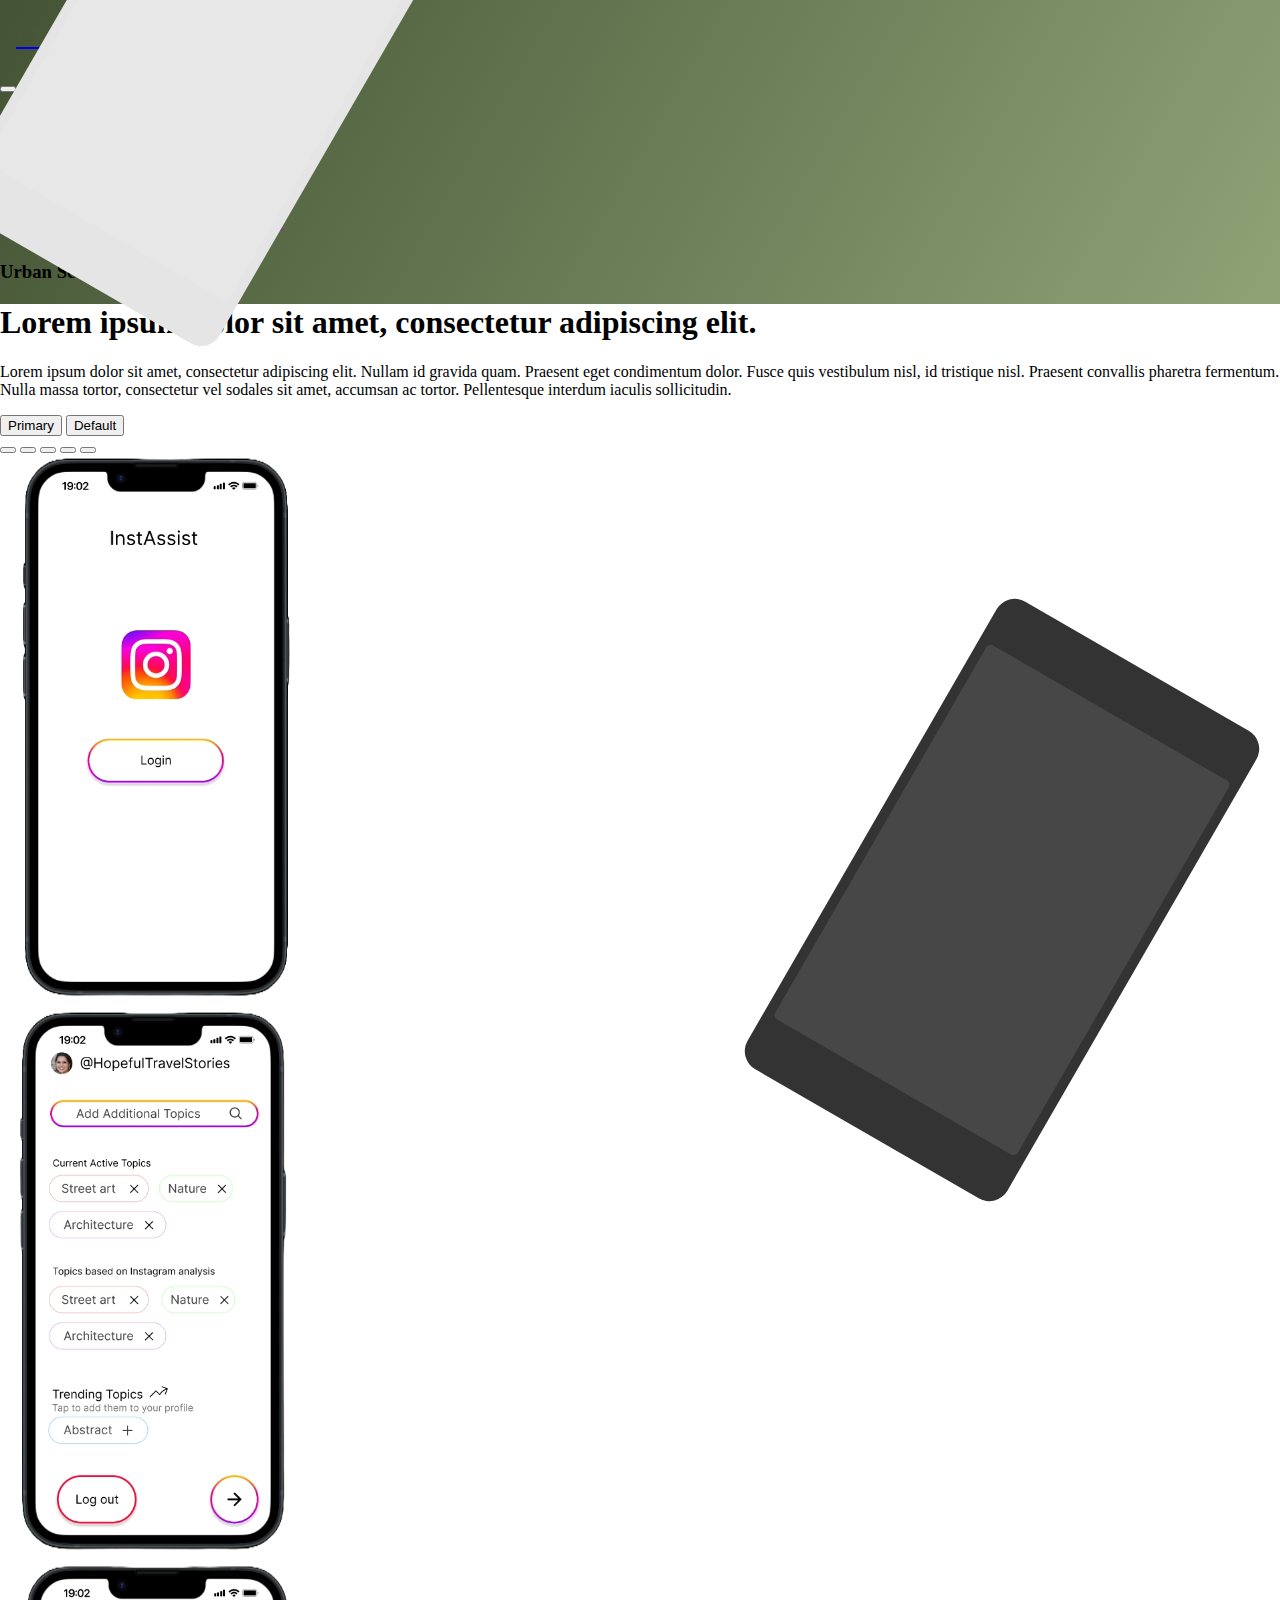
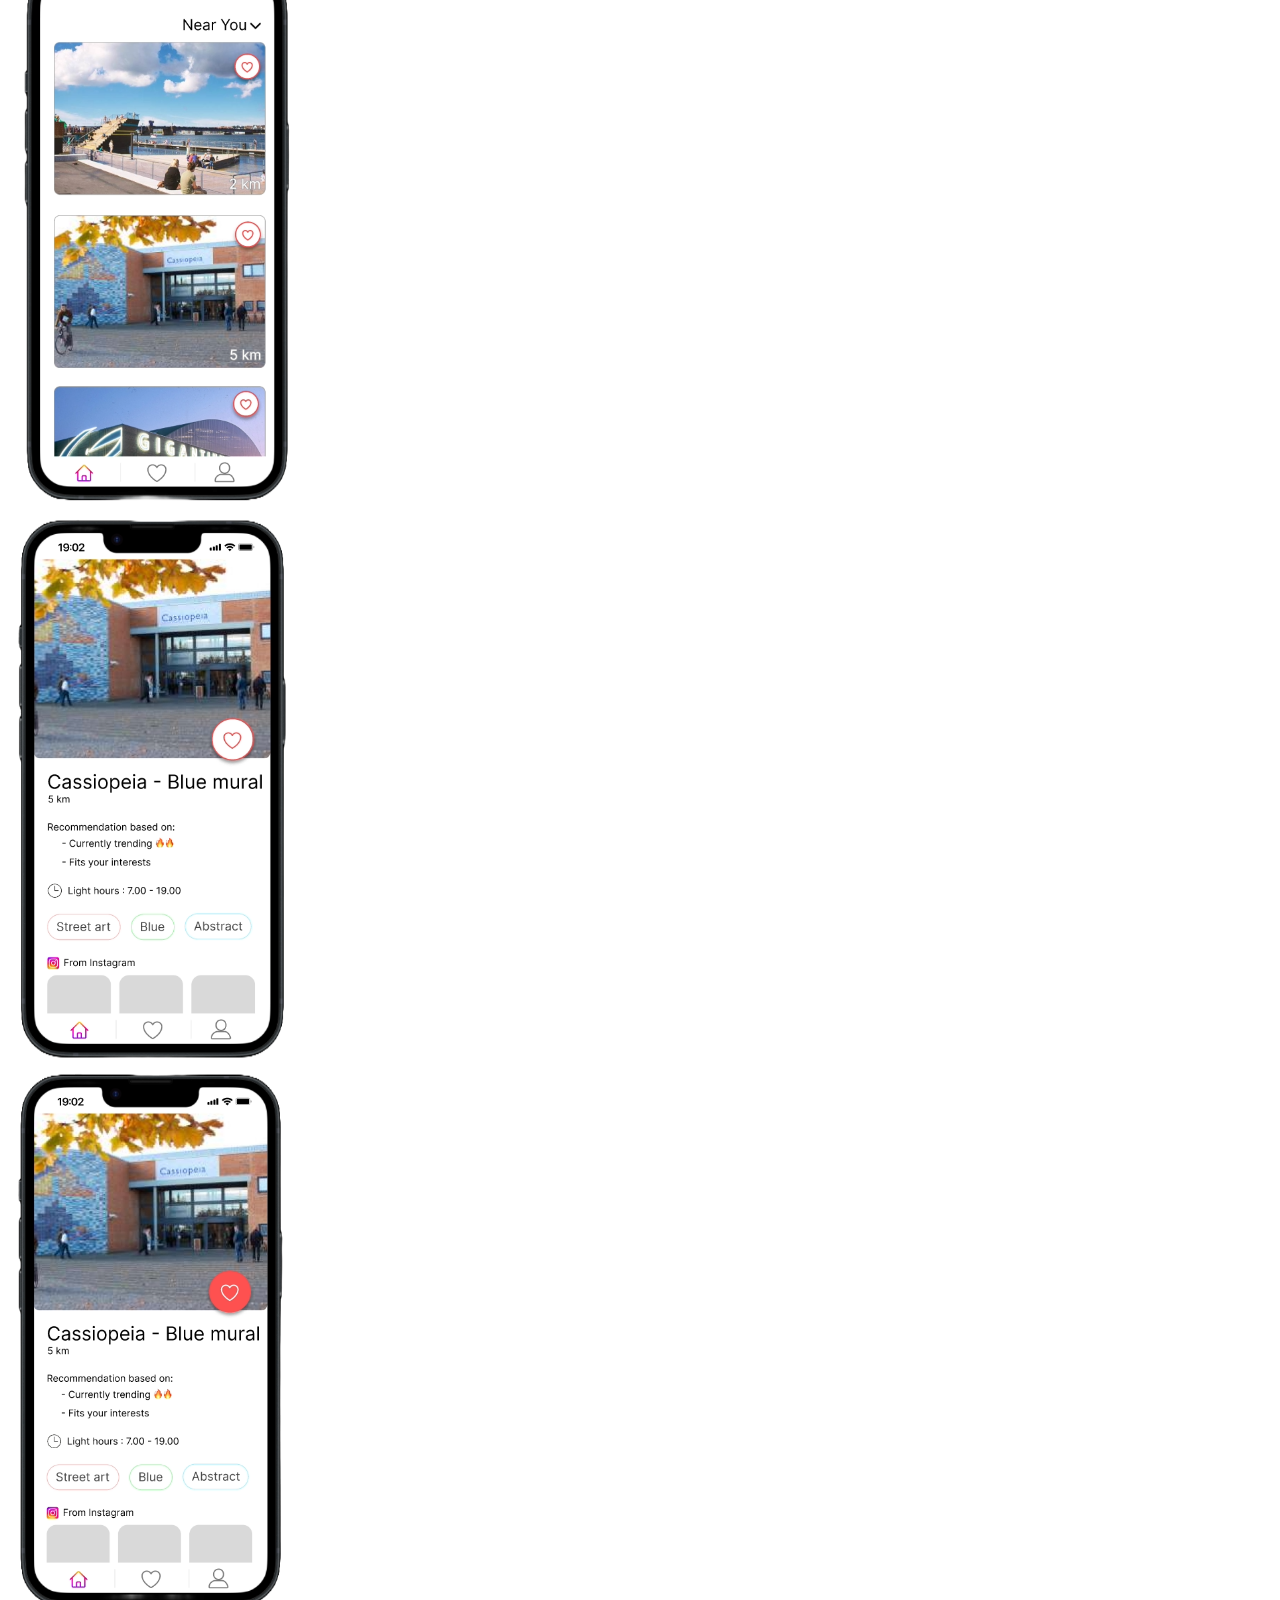
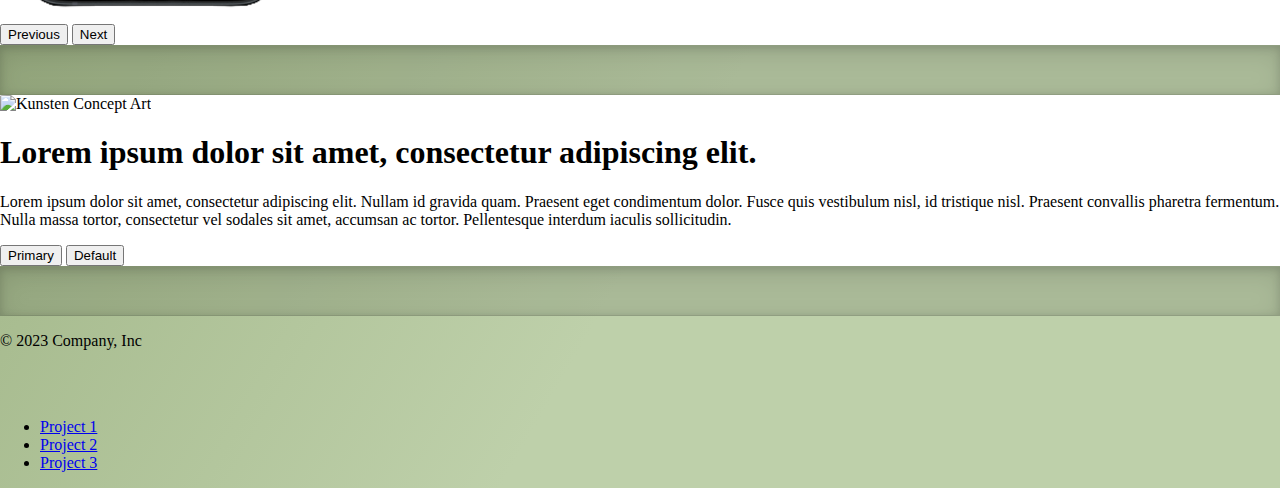
==== project1.html @ ea02e04d "Add files via upload" ====
<!DOCTYPE html>
<html lang="en">

<head>
  <meta charset="UTF-8" />
  <link href="https://cdn.jsdelivr.net/npm/bootstrap@5.3.2/dist/css/bootstrap.min.css" rel="stylesheet"
    integrity="sha384-T3c6CoIi6uLrA9TneNEoa7RxnatzjcDSCmG1MXxSR1GAsXEV/Dwwykc2MPK8M2HN" crossorigin="anonymous">
  <link rel="stylesheet" href="Styles/Index.css" />
  <title>P7 Portfolio</title>
</head>

<body class="gradient-background">
  <!-- NavBar -->
  <section>
    <header class="pb-2 pt-2  bg-body-tertiary ">
      <nav class="navbar navbar-expand-lg rounded" aria-label="navbar">
        <div class="container-fluid ">
          <a href="./index.html" class="d-inline-flex link-body-emphasis text-decoration-none">
                <p class="transNavText gradient-background-dark my-0">P7</p>
          </a> 
          <button class="navbar-toggler" type="button" data-bs-toggle="collapse" data-bs-target="#navbarsExample10"
            aria-controls="navbarsExample10" aria-expanded="false" aria-label="Toggle navigation">
            <span class="navbar-toggler-icon"></span>
          </button>
          <div class="collapse navbar-collapse justify-content-md-center" id="navbarsExample10">
            <ul class="navbar-nav ">
              <li class="nav-item" style="margin-right: 20px;">
                <a class="nav-link" href="./index.html">Home</a>
              </li>
              <li class="nav-item" style="margin-right: 20px;">
                <a class="nav-link" href="./project1.html">Project 1</a>
              </li>
              <li class="nav-item" style="margin-right: 20px;">
                <a class="nav-link" href="./project2.html">Project 2</a>
              </li>
              <li class="nav-item">
                <a class="nav-link" href="./project3.html">Project 3</a>
              </li>
            </ul>
          </div>
        </div>
      </nav>
    </header>


    <!-- Project 1 Header-->
    <section class="overflow-hidden">
      <div class="position-relative p-3 p-md-5 m-md-3 text-center">
        <div class="col-md-6 p-lg-5 mx-auto">
          <h1 class="display-3 fw-bold">Project 1 - <span class="InstAssist">InstAssist</span></h1>
          <h3 class="fw-normal text-muted mb-3">Urban Scale AI</h3>
        </div>
        <div class="product-device shadow-lg d-none d-md-block"></div>
        <div class="product-device product-device-2 shadow-lg d-none d-md-block"></div>
      </div>
      </section>
    <!-- Project 1 content-->
    <section>
    <div class="container">
      <div class="row p-4 pb-0 pe-lg-0 pt-lg-5 align-items-center rounded-3 border shadow-lg" style="background-color: white;">
        <div class="col-lg-7 p-3 p-lg-5 pt-lg-3">
          <h1 class="display-4 fw-bold lh-1 text-body-emphasis">Lorem ipsum dolor sit amet, consectetur adipiscing elit.</h1>
          <p class="lead">Lorem ipsum dolor sit amet, consectetur adipiscing elit. Nullam id gravida quam. Praesent eget condimentum dolor. Fusce quis vestibulum nisl, id tristique nisl. Praesent convallis pharetra fermentum. Nulla massa tortor, consectetur vel sodales sit amet, accumsan ac tortor. Pellentesque interdum iaculis sollicitudin.</p>
          <div class="d-grid gap-2 d-md-flex justify-content-md-start mb-4 mb-lg-3">
            <button type="button" class="btn btn-outline-dark btn-lg px-4 me-md-2 fw-bold">Primary</button>
            <button type="button" class="btn btn-outline-secondary btn-lg px-4">Default</button>
          </div>
        </div>
        <div class="col-lg-4 offset-lg-1 p-0 overflow-hidden ">
          <div id="carouselExampleDark" class="carousel carousel-dark slide">
            <div class="carousel-indicators">
              <button type="button" data-bs-target="#carouselExampleDark" data-bs-slide-to="0" class="active"
                aria-current="true" aria-label="Slide 1"></button>
              <button type="button" data-bs-target="#carouselExampleDark" data-bs-slide-to="1"
                aria-label="Slide 2"></button>
              <button type="button" data-bs-target="#carouselExampleDark" data-bs-slide-to="2"
                aria-label="Slide 3"></button>
              <button type="button" data-bs-target="#carouselExampleDark" data-bs-slide-to="3"
                aria-label="Slide 4"></button>
              <button type="button" data-bs-target="#carouselExampleDark" data-bs-slide-to="4"
                aria-label="Slide 5"></button>
            </div>
            <div class="carousel-inner">
              <div class="carousel-item active" data-bs-interval="10000">
                <img src="./Images/Prototype_1/Login_screen.png" class="d-block mx-lg-auto" height="550rem" alt="...">

              </div>
              <div class="carousel-item" data-bs-interval="2000">
                <img src="./Images/Prototype_1/Setup_screen.png" class="d-block mx-lg-auto" height="550rem" alt="...">

              </div>
              <div class="carousel-item" data-bs-interval="2000">
                <img src="./Images/Prototype_1/HomeSCreen.png" class="d-block mx-lg-auto" height="550rem" alt="...">

              </div>
              <div class="carousel-item" data-bs-interval="2000">
                <img src="./Images/Prototype_1/Blue-Memorial.png" class="d-block mx-lg-auto" height="550rem" alt="...">

              </div>
              <div class="carousel-item" data-bs-interval="2000">
                <img src="./Images/Prototype_1/Blue-Memorial_Liked.png" class="d-block mx-lg-auto" height="550rem"
                  alt="...">

              </div>
            </div>
            <button class="carousel-control-prev" type="button" data-bs-target="#carouselExampleDark"
              data-bs-slide="prev">
              <span class="carousel-control-prev-icon" aria-hidden="true"></span>
              <span class="visually-hidden">Previous</span>
            </button>
            <button class="carousel-control-next" type="button" data-bs-target="#carouselExampleDark"
              data-bs-slide="next">
              <span class="carousel-control-next-icon" aria-hidden="true"></span>
              <span class="visually-hidden">Next</span>
            </button>
          </div>
        </div>
      </div>
    </div>
  </section>

  <div class="b-example-divider"></div>

    <!-- Prototype 2 -->
    <section style="background-color: white;">
    <div class="container col-xxl-8 px-4 py-5">
        <div class="row flex-lg-row-reverse align-items-center g-5 py-5">
          <div class="col-10 col-sm-8 col-lg-6">
            <img src="./Images/Prototype2/Concept Art - Kunsten.png" class="d-block mx-lg-auto img-fluid roundedpic shadow-lg" alt="Kunsten Concept Art" width="700" height="500" loading="lazy">
          </div>
          <div class="col-lg-6">
            <h1 class="display-5 fw-bold text-body-emphasis lh-1 mb-3">Lorem ipsum dolor sit amet, consectetur adipiscing elit.</h1>
            <p class="lead">Lorem ipsum dolor sit amet, consectetur adipiscing elit. Nullam id gravida quam. Praesent eget condimentum dolor. Fusce quis vestibulum nisl, id tristique nisl. Praesent convallis pharetra fermentum. Nulla massa tortor, consectetur vel sodales sit amet, accumsan ac tortor. Pellentesque interdum iaculis sollicitudin.</p>
            <div class="d-grid gap-2 d-md-flex justify-content-md-start">
              <button type="button" class="btn btn-dark btn-lg px-4 me-md-2">Primary</button>
              <button type="button" class="btn btn-outline-dark btn-lg px-4">Default</button>
            </div>
          </div>
        </div>
      </div>
    </section>

    <div class="b-example-divider"></div>

    
    <!-- Footer -->
    <section id="contact">
      <div class="container">
        <footer class="d-flex flex-wrap justify-content-between align-items-center py-3">
          <p class="col-md-4 mb-0 text-body-secondary">© 2023 Company, Inc</p>

          <a href="/"
            class="col-md-4 d-flex align-items-center justify-content-center mb-3 mb-md-0 me-md-auto link-body-emphasis text-decoration-none">
            <svg class="bi me-2" width="40" height="32">
              <use xlink:href="#bootstrap"></use>
            </svg>
          </a>

          <ul class="nav col-md-4 justify-content-end list-unstyled d-flex"  >
            <li class="ms-3"><a class="text-body-secondary" href="#">Project 1</a></li>
            <li class="ms-3"><a class="text-body-secondary" href="#">Project 2</a></li>
            <li class="ms-3"><a class="text-body-secondary" href="#">Project 3</a></li>
          </ul>
        </footer>
      </div>
    </section>

    <script src="https://cdn.jsdelivr.net/npm/bootstrap@5.3.2/dist/js/bootstrap.bundle.min.js"
      integrity="sha384-C6RzsynM9kWDrMNeT87bh95OGNyZPhcTNXj1NW7RuBCsyN/o0jlpcV8Qyq46cDfL"
      crossorigin="anonymous"></script>
</body>
</html>
---- Styles/Index.css ----
body {
  margin: 0px;
}

html {
  scroll-behavior: smooth;
}

@media (min-width: 1250px) {
  .product-device {
    position: absolute;
    right: 10%;
    bottom: -30%;
    width: 300px;
    height: 540px;
    background-color: #333;
    border-radius: 21px;
    transform: rotate(30deg);
  }

  .product-device::before {
    position: absolute;
    top: 10%;
    right: 10px;
    bottom: 10%;
    left: 10px;
    content: '';
    background-color: rgba(255, 255, 255, 0.1);
    border-radius: 5px;
  }

  .product-device-2 {
    top: -25%;
    right: auto;
    bottom: 0;
    left: 5%;
    background-color: #e5e5e5;
  }

  .banner-proj2 {
    right: auto;
    left: 10%;
    transform: rotate(-20deg);
  }

  .banner-2-proj2 {
    top: 25%;
    right: 10%;
    left: auto;
    transform: rotate(40deg);
  }

  .banner-proj3 {
    top: 15%;
    right: 12%;
    transform: rotate(40deg);
  }

  .banner-2-proj3 {
    top: 15%;
    left: 12%;
    right: auto;
    transform: rotate(-40deg);
  }
}

.grayBox {
  transform: rotate(50deg);
  border-radius: 10%;
  width: 3rem;
  height: 3rem;
  background-color: #333;
  display: flex;
  justify-content: center;
  align-items: center;
}

.secondGrayBox p {
  transform: rotate(-50deg);
  
}

.secondGrayBox {
  background-color: rgba(255, 255, 255, 0.1);
  width: 2.25rem;
  height: 2.25rem;
  border-radius: 10%;
  display: flex;
  justify-content: center;
  align-items: center;
}

@media screen and (prefers-reduced-motion: reduce) {
  html {
    scroll-behavior: auto;
  }
}

:target {
  scroll-margin-top: 1rem;
}

@supports not (scroll-margin-top: 1rem) {
  :target:before {
    content: '';
    display: block;
    position: relative;
    bottom: 0;
    width: 0;
    height: 1rem;
    margin-top: -1rem;
  }
}

@supports not (scroll-margin-top: 1rem) {
  #top::after {
    content: ' (This browser does not scroll smoothly)';
    display: block;
    font-size: 0.5em;
    margin-top: 1em;
  }
}

.gradient-background {
  background: linear-gradient(
    300deg,
    #435334,
    #71835c,
    #9eb384,
    #bed0aa,
    #bed0aa,
    #9eb384,
    #71835c,
    #435334
  );
  background-size: 180% 180%;
  animation: gradient-animation 10s ease infinite;
}

.gradient-background-dark {
  background: linear-gradient(
    300deg,
    #435334,
    #71835c,
    #9eb384,
    #9eb384,
    #71835c,
    #435334
  );
  background-size: 180% 180%;
  animation: gradient-animation 10s ease infinite;
}

@keyframes gradient-animation {
  0% {
    background-position: 0% 50%;
  }
  50% {
    background-position: 100% 50%;
  }
  100% {
    background-position: 0% 50%;
  }
}

.icon-square {
  width: 3rem;
  height: 3rem;
  border-radius: 0.75rem;
}

.profile-img {
  height: 20rem;
  border-radius: 50%;
}

.InstAssist {
  background: linear-gradient(
    110deg,
    rgba(255, 194, 0, 1) 0%,
    rgba(253, 7, 117, 1) 35%,
    rgba(252, 1, 205, 1) 65%,
    rgba(162, 8, 243, 1) 100%
  );
  -webkit-background-clip: text;
  background-clip: text;
  -webkit-text-fill-color: transparent;
}

.roundedpic {
  border-radius: 5%;
}

.transNavText {
  font-size: 1.5rem;
  font-weight: 700;
  padding-left: 1rem;
  -webkit-text-fill-color: transparent;
  -webkit-background-clip: text;
  background-clip: text;

}

.b-example-divider {
  width: 100%;
  height: 3rem;
  background-color: rgba(0, 0, 0, .1);
  border: solid rgba(0, 0, 0, .15);
  border-width: 1px 0;
  box-shadow: inset 0 0.5em 1.5em rgba(0, 0, 0, .1), inset 0 0.125em 0.5em rgba(0, 0, 0, .15);
}
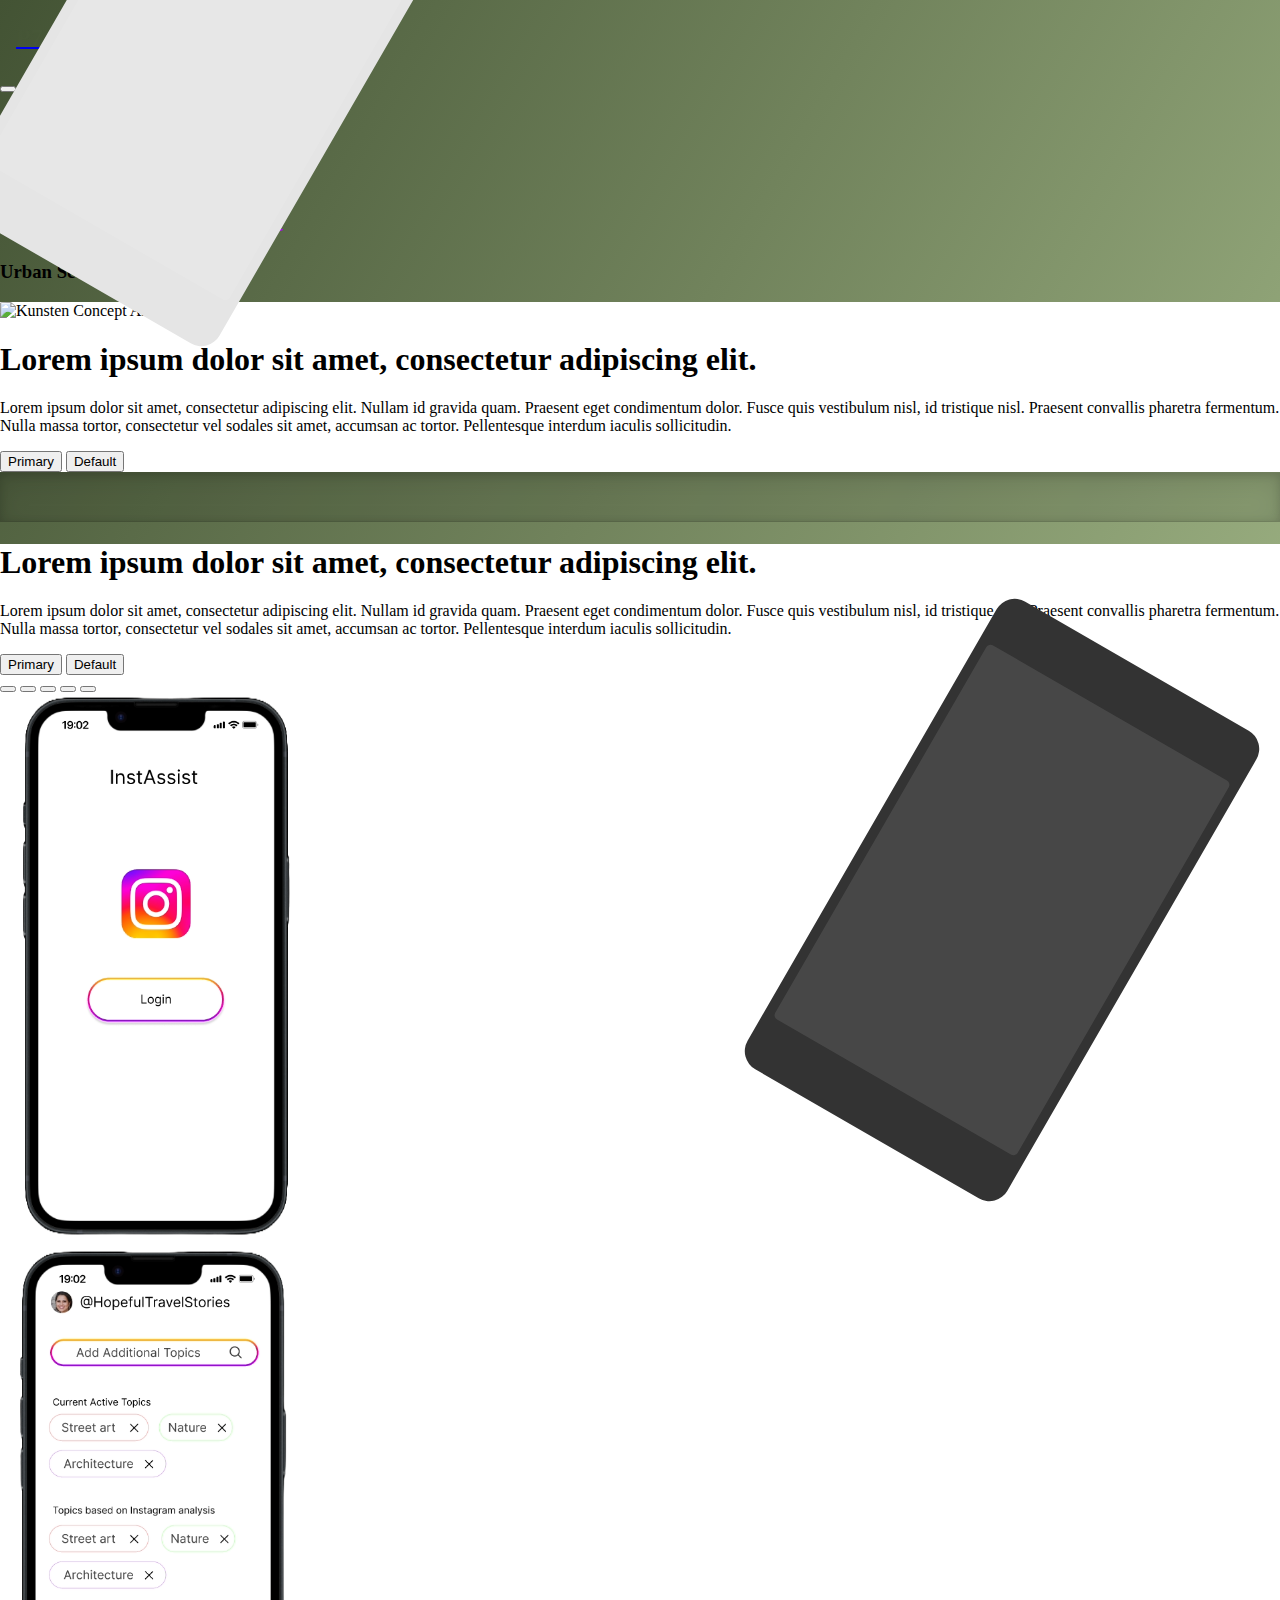
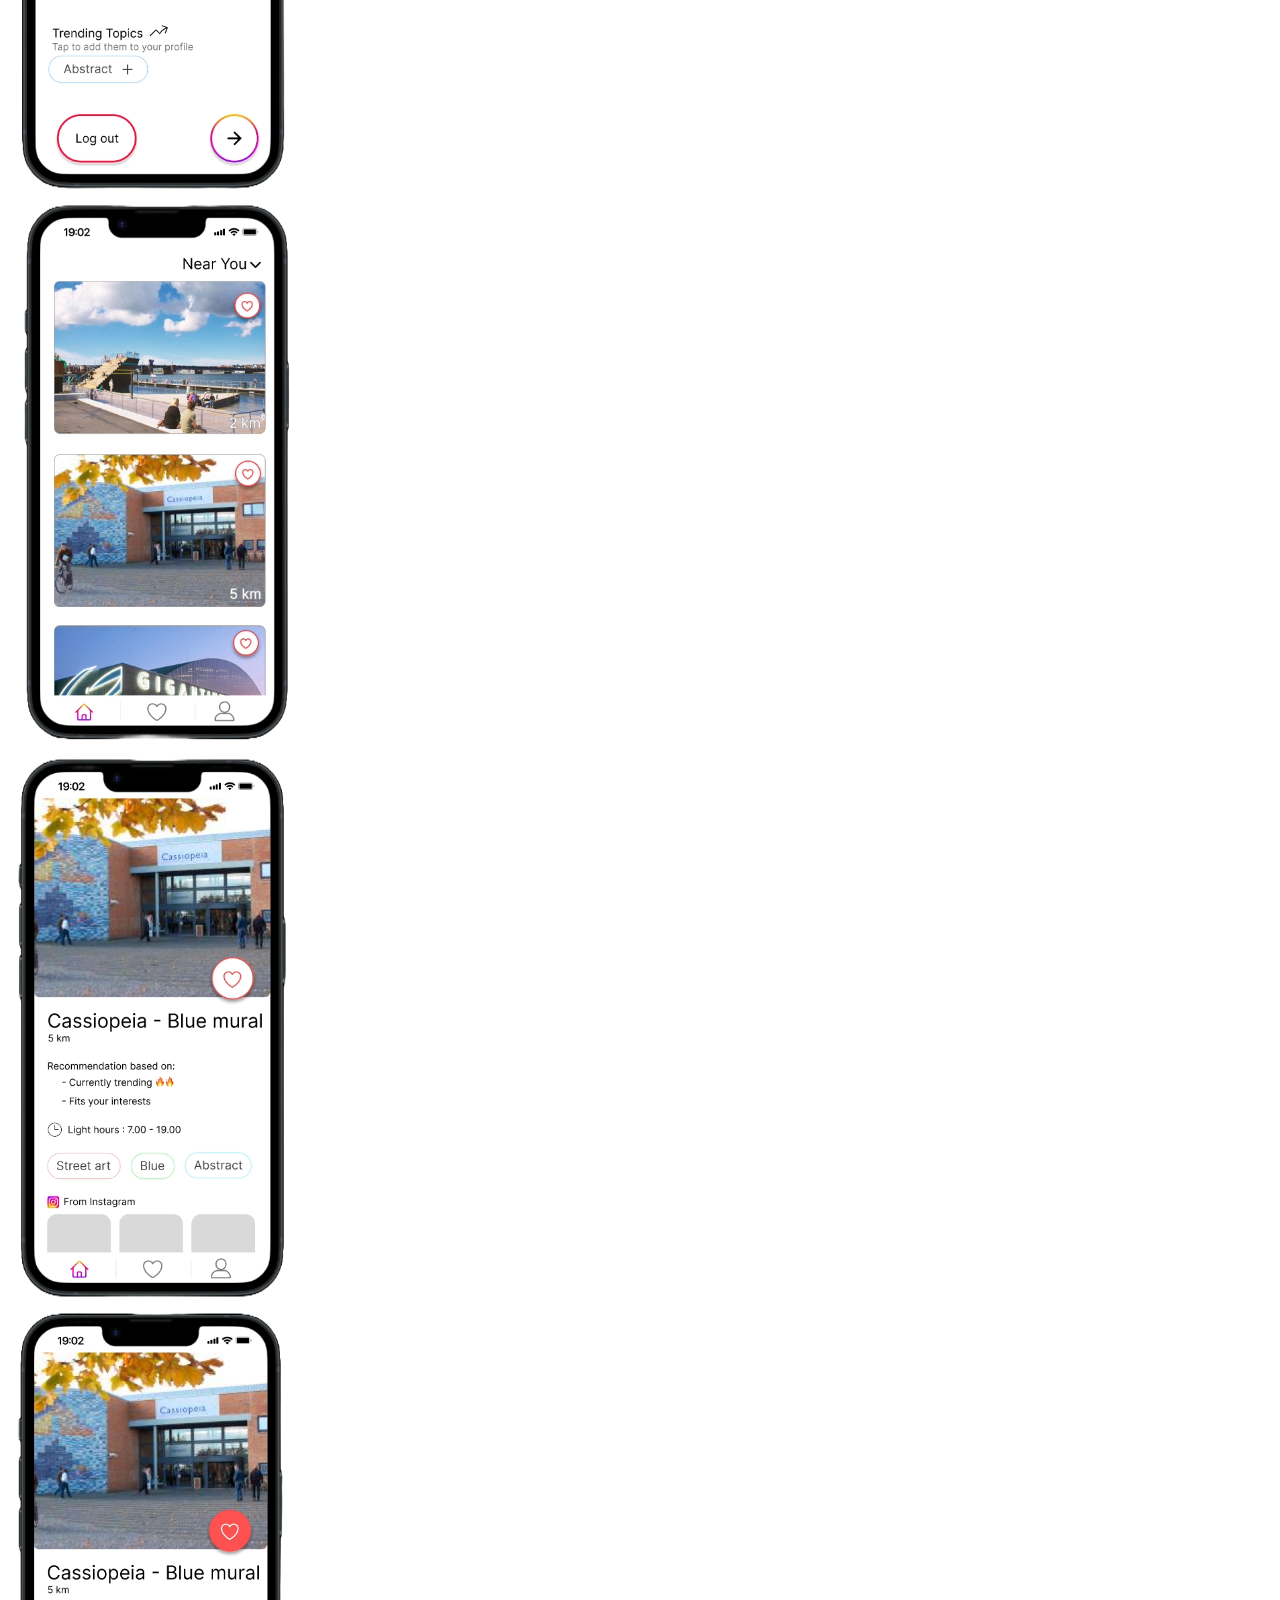
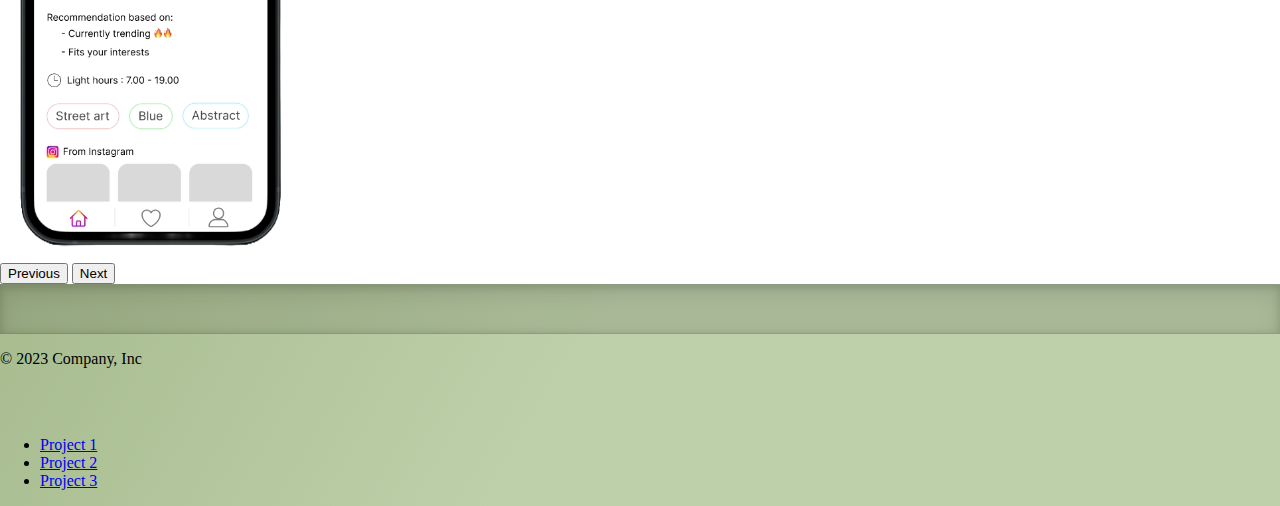
==== commit f2599092: "Updated index" ====
--- a/project1.html
+++ b/project1.html
@@ -43,10 +43,10 @@
     </header>
 
 
-    <!-- Project 1 Header-->
+    <!-- Header-->
     <section class="overflow-hidden">
-      <div class="position-relative p-3 p-md-5 m-md-3 text-center">
-        <div class="col-md-6 p-lg-5 mx-auto">
+      <div class="position-relative p-3 m-md-3 text-center">
+        <div class="col-md-6 p-lg-5 mx-auto my-5">
           <h1 class="display-3 fw-bold">Project 1 - <span class="InstAssist">InstAssist</span></h1>
           <h3 class="fw-normal text-muted mb-3">Urban Scale AI</h3>
         </div>
@@ -54,6 +54,30 @@
         <div class="product-device product-device-2 shadow-lg d-none d-md-block"></div>
       </div>
       </section>
+
+     
+
+
+          <!-- Prototype 2 -->
+    <section style="background-color: white;">
+      <div class="container col-xxl-8 px-4 py-5">
+          <div class="row flex-lg-row-reverse align-items-center g-5 py-5">
+            <div class="col-10 col-sm-8 col-lg-6">
+              <img src="./Images/Prototype2/Concept Art - Kunsten.png" class="d-block mx-lg-auto img-fluid roundedpic shadow-lg" alt="Kunsten Concept Art" width="700" height="500" loading="lazy">
+            </div>
+            <div class="col-lg-6">
+              <h1 class="display-5 fw-bold text-body-emphasis lh-1 mb-3">Lorem ipsum dolor sit amet, consectetur adipiscing elit.</h1>
+              <p class="lead">Lorem ipsum dolor sit amet, consectetur adipiscing elit. Nullam id gravida quam. Praesent eget condimentum dolor. Fusce quis vestibulum nisl, id tristique nisl. Praesent convallis pharetra fermentum. Nulla massa tortor, consectetur vel sodales sit amet, accumsan ac tortor. Pellentesque interdum iaculis sollicitudin.</p>
+              <div class="d-grid gap-2 d-md-flex justify-content-md-start">
+                <button type="button" class="btn btn-dark btn-lg px-4 me-md-2">Primary</button>
+                <button type="button" class="btn btn-outline-dark btn-lg px-4">Default</button>
+              </div>
+            </div>
+          </div>
+        </div>
+      </section>
+  
+      <div class="b-example-divider"></div> 
     <!-- Project 1 content-->
     <section>
     <div class="container">
@@ -121,26 +145,7 @@
 
   <div class="b-example-divider"></div>
 
-    <!-- Prototype 2 -->
-    <section style="background-color: white;">
-    <div class="container col-xxl-8 px-4 py-5">
-        <div class="row flex-lg-row-reverse align-items-center g-5 py-5">
-          <div class="col-10 col-sm-8 col-lg-6">
-            <img src="./Images/Prototype2/Concept Art - Kunsten.png" class="d-block mx-lg-auto img-fluid roundedpic shadow-lg" alt="Kunsten Concept Art" width="700" height="500" loading="lazy">
-          </div>
-          <div class="col-lg-6">
-            <h1 class="display-5 fw-bold text-body-emphasis lh-1 mb-3">Lorem ipsum dolor sit amet, consectetur adipiscing elit.</h1>
-            <p class="lead">Lorem ipsum dolor sit amet, consectetur adipiscing elit. Nullam id gravida quam. Praesent eget condimentum dolor. Fusce quis vestibulum nisl, id tristique nisl. Praesent convallis pharetra fermentum. Nulla massa tortor, consectetur vel sodales sit amet, accumsan ac tortor. Pellentesque interdum iaculis sollicitudin.</p>
-            <div class="d-grid gap-2 d-md-flex justify-content-md-start">
-              <button type="button" class="btn btn-dark btn-lg px-4 me-md-2">Primary</button>
-              <button type="button" class="btn btn-outline-dark btn-lg px-4">Default</button>
-            </div>
-          </div>
-        </div>
-      </div>
-    </section>
 
-    <div class="b-example-divider"></div>
 
     
     <!-- Footer -->
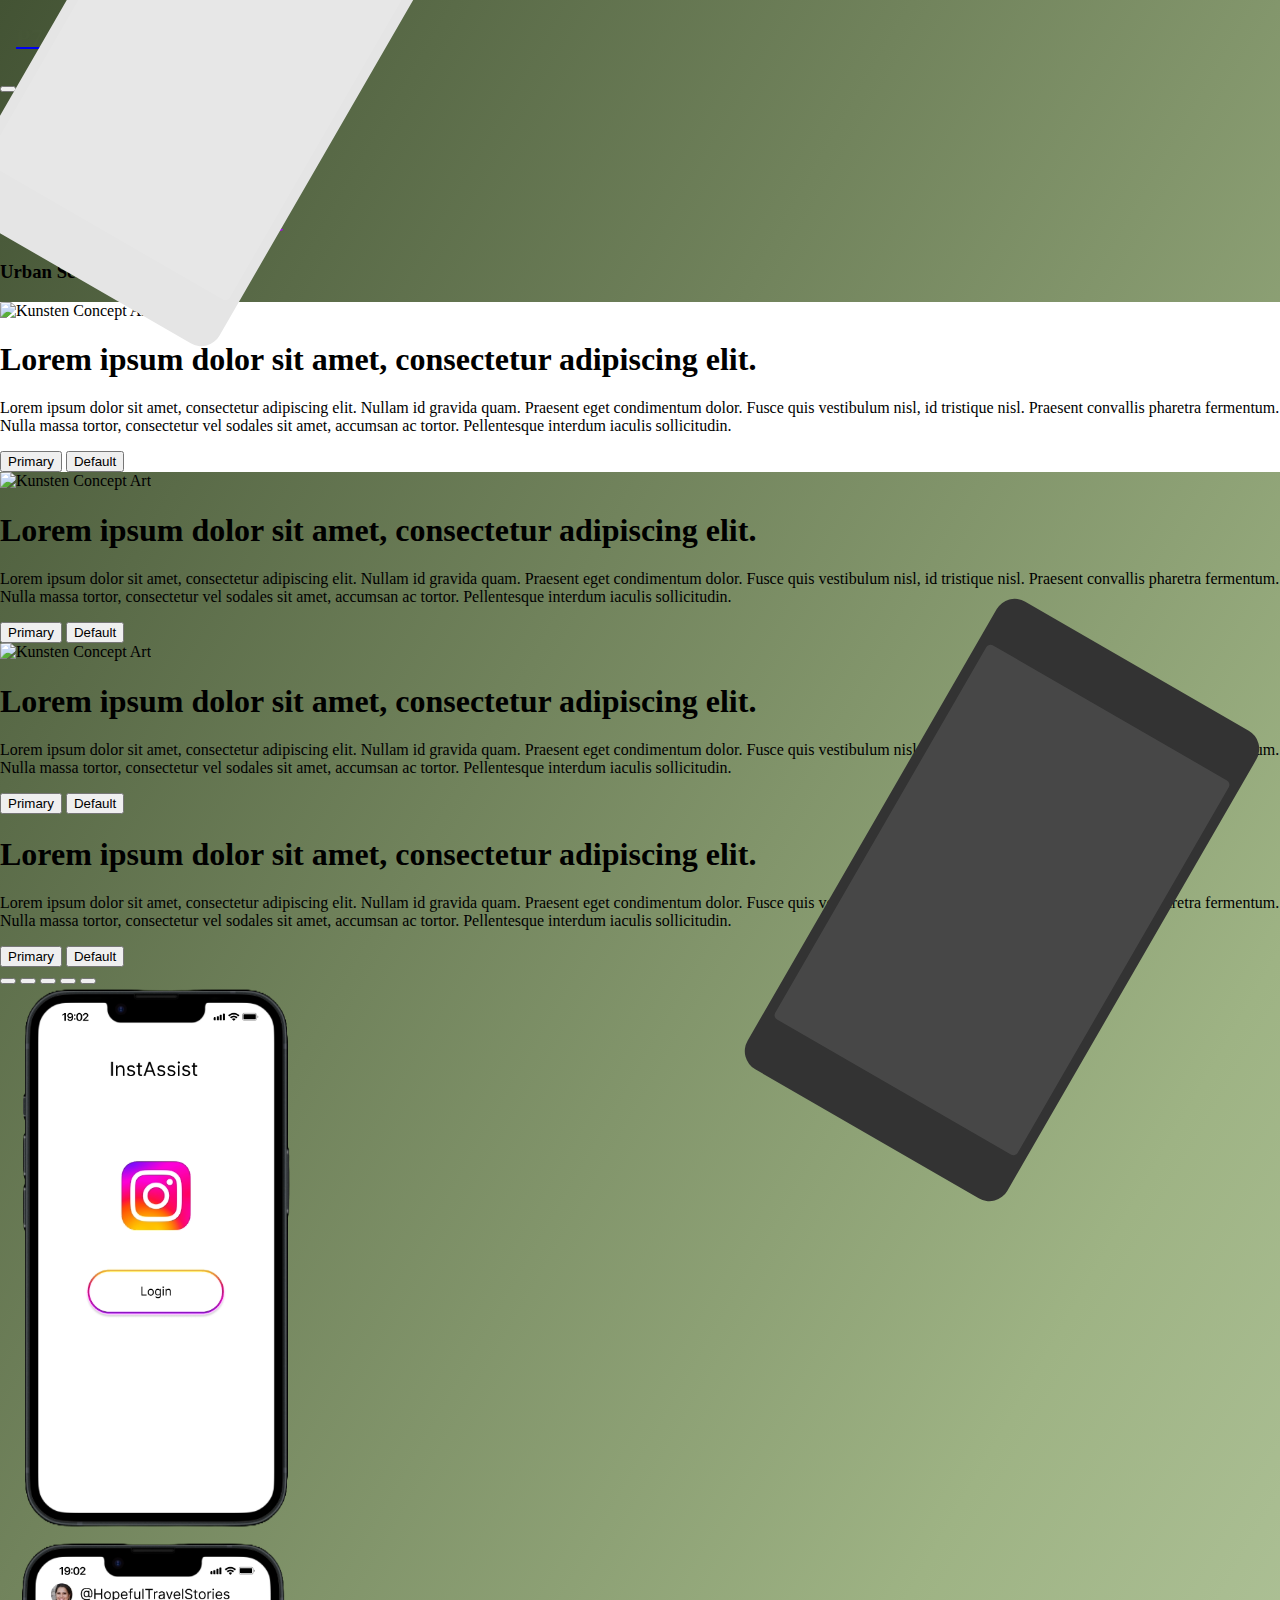
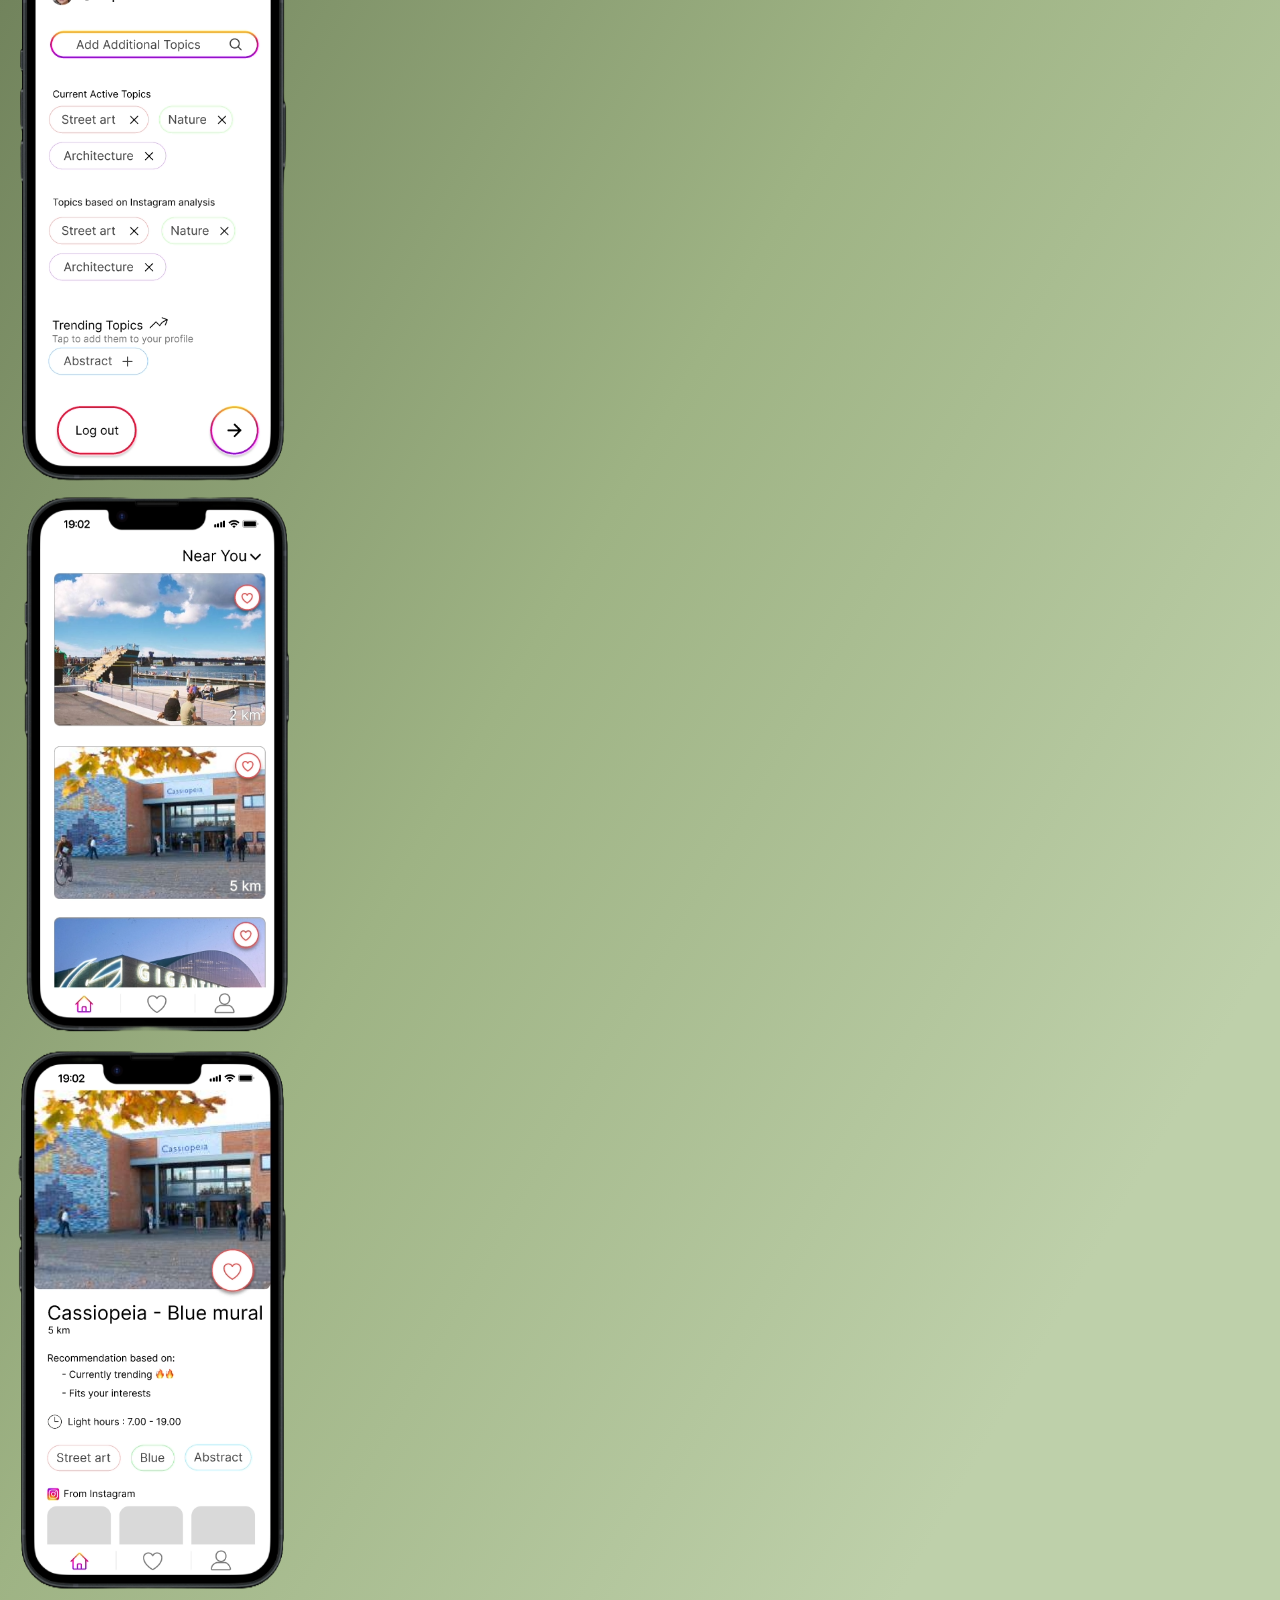
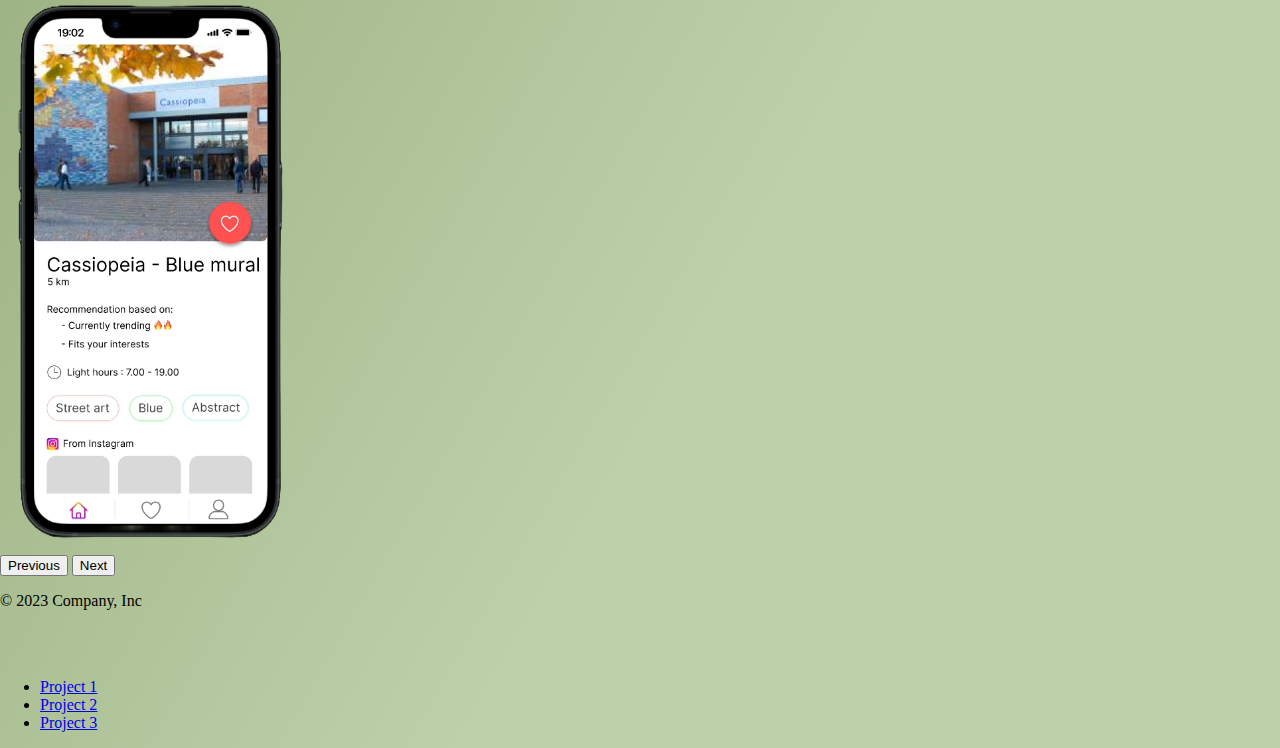
==== commit 2fe7d9b6: "Updated Layout and deleted unused assets" ====
--- a/project1.html
+++ b/project1.html
@@ -60,7 +60,7 @@
 
           <!-- Prototype 2 -->
     <section style="background-color: white;">
-      <div class="container col-xxl-8 px-4 py-5">
+      <div class="container col-xxl-8 px-4 py-5 mb-5">
           <div class="row flex-lg-row-reverse align-items-center g-5 py-5">
             <div class="col-10 col-sm-8 col-lg-6">
               <img src="./Images/Prototype2/Concept Art - Kunsten.png" class="d-block mx-lg-auto img-fluid roundedpic shadow-lg" alt="Kunsten Concept Art" width="700" height="500" loading="lazy">
@@ -77,76 +77,105 @@
         </div>
       </section>
   
-      <div class="b-example-divider"></div> 
-    <!-- Project 1 content-->
+      <!-- <div class="b-example-divider"></div>  -->
+
+    <!-- left float -->
     <section>
-    <div class="container">
-      <div class="row p-4 pb-0 pe-lg-0 pt-lg-5 align-items-center rounded-3 border shadow-lg" style="background-color: white;">
-        <div class="col-lg-7 p-3 p-lg-5 pt-lg-3">
-          <h1 class="display-4 fw-bold lh-1 text-body-emphasis">Lorem ipsum dolor sit amet, consectetur adipiscing elit.</h1>
-          <p class="lead">Lorem ipsum dolor sit amet, consectetur adipiscing elit. Nullam id gravida quam. Praesent eget condimentum dolor. Fusce quis vestibulum nisl, id tristique nisl. Praesent convallis pharetra fermentum. Nulla massa tortor, consectetur vel sodales sit amet, accumsan ac tortor. Pellentesque interdum iaculis sollicitudin.</p>
-          <div class="d-grid gap-2 d-md-flex justify-content-md-start mb-4 mb-lg-3">
-            <button type="button" class="btn btn-outline-dark btn-lg px-4 me-md-2 fw-bold">Primary</button>
-            <button type="button" class="btn btn-outline-secondary btn-lg px-4">Default</button>
-          </div>
-        </div>
-        <div class="col-lg-4 offset-lg-1 p-0 overflow-hidden ">
-          <div id="carouselExampleDark" class="carousel carousel-dark slide">
-            <div class="carousel-indicators">
-              <button type="button" data-bs-target="#carouselExampleDark" data-bs-slide-to="0" class="active"
-                aria-current="true" aria-label="Slide 1"></button>
-              <button type="button" data-bs-target="#carouselExampleDark" data-bs-slide-to="1"
-                aria-label="Slide 2"></button>
-              <button type="button" data-bs-target="#carouselExampleDark" data-bs-slide-to="2"
-                aria-label="Slide 3"></button>
-              <button type="button" data-bs-target="#carouselExampleDark" data-bs-slide-to="3"
-                aria-label="Slide 4"></button>
-              <button type="button" data-bs-target="#carouselExampleDark" data-bs-slide-to="4"
-                aria-label="Slide 5"></button>
-            </div>
-            <div class="carousel-inner">
-              <div class="carousel-item active" data-bs-interval="10000">
-                <img src="./Images/Prototype_1/Login_screen.png" class="d-block mx-lg-auto" height="550rem" alt="...">
-
+      <div class="container float-left col-xxl-8 px-4 py-5 bg-body-tertiary" style="border-end-end-radius: 2rem; border-start-end-radius: 2rem; margin-left: 0;">
+        <div class="row flex-lg-row-reverse align-items-center g-5 py-5 px-4">
+          <div class="col-10 col-sm-8 col-lg-6">
+            <img src="./Images/Prototype2/Concept Art - Kunsten.png" class="d-block mx-lg-auto img-fluid roundedpic shadow-lg" alt="Kunsten Concept Art" width="700" height="500" loading="lazy">
+          </div>
+          <div class="col-lg-6">
+            <h1 class="display-5 fw-bold text-body-emphasis lh-1 mb-3">Lorem ipsum dolor sit amet, consectetur adipiscing elit.</h1>
+            <p class="lead">Lorem ipsum dolor sit amet, consectetur adipiscing elit. Nullam id gravida quam. Praesent eget condimentum dolor. Fusce quis vestibulum nisl, id tristique nisl. Praesent convallis pharetra fermentum. Nulla massa tortor, consectetur vel sodales sit amet, accumsan ac tortor. Pellentesque interdum iaculis sollicitudin.</p>
+            <div class="d-grid gap-2 d-md-flex justify-content-md-start">
+              <button type="button" class="btn btn-dark btn-lg px-4 me-md-2">Primary</button>
+              <button type="button" class="btn btn-outline-dark btn-lg px-4">Default</button>
+            </div>
+          </div>
+        </div>
+      </div>
+    </section>
+
+    <!-- right float -->
+    <section>
+      <div class="container col-xxl-8 px-4 py-5 bg-body-tertiary my-5" style="border-start-start-radius: 2rem; border-end-start-radius: 2rem; margin-right: 0;">
+        <div class="row flex-lg-row align-items-center g-5 py-5 px-4" >
+          <div class="col-10 col-sm-8 col-lg-6">
+            <img src="./Images/Prototype2/Concept Art - Kunsten.png" class="d-block mx-lg-auto img-fluid roundedpic shadow-lg" alt="Kunsten Concept Art" width="700" height="500" loading="lazy">
+          </div>
+          <div class="col-lg-6">
+            <h1 class="display-5 fw-bold text-body-emphasis lh-1 mb-3">Lorem ipsum dolor sit amet, consectetur adipiscing elit.</h1>
+            <p class="lead">Lorem ipsum dolor sit amet, consectetur adipiscing elit. Nullam id gravida quam. Praesent eget condimentum dolor. Fusce quis vestibulum nisl, id tristique nisl. Praesent convallis pharetra fermentum. Nulla massa tortor, consectetur vel sodales sit amet, accumsan ac tortor. Pellentesque interdum iaculis sollicitudin.</p>
+            <div class="d-grid gap-2 d-md-flex justify-content-md-start">
+              <button type="button" class="btn btn-dark btn-lg px-4 me-md-2">Primary</button>
+              <button type="button" class="btn btn-outline-dark btn-lg px-4">Default</button>
+            </div>
+          </div>
+        </div>
+      </div>
+    </section>
+    
+  <!-- Project 1 content-->
+    <section>
+      <div class="container my-5">
+        <div class="row p-4 pb-0 pe-lg-0 pt-lg-5 align-items-center border shadow-lg bg-body-tertiary" style="border-radius: 2rem;">
+          <div class="col-lg-7 p-3 p-lg-5 pt-lg-3">
+            <h1 class="display-4 fw-bold lh-1 text-body-emphasis">Lorem ipsum dolor sit amet, consectetur adipiscing elit.</h1>
+            <p class="lead">Lorem ipsum dolor sit amet, consectetur adipiscing elit. Nullam id gravida quam. Praesent eget condimentum dolor. Fusce quis vestibulum nisl, id tristique nisl. Praesent convallis pharetra fermentum. Nulla massa tortor, consectetur vel sodales sit amet, accumsan ac tortor. Pellentesque interdum iaculis sollicitudin.</p>
+            <div class="d-grid gap-2 d-md-flex justify-content-md-start mb-4 mb-lg-3">
+              <button type="button" class="btn btn-outline-dark btn-lg px-4 me-md-2 fw-bold">Primary</button>
+              <button type="button" class="btn btn-outline-secondary btn-lg px-4">Default</button>
+            </div>
+          </div>
+          <div class="col-lg-4 offset-lg-1 p-0 overflow-hidden ">
+            <div id="carouselExampleDark" class="carousel carousel-dark slide">
+              <div class="carousel-indicators">
+                <button type="button" data-bs-target="#carouselExampleDark" data-bs-slide-to="0" class="active"
+                  aria-current="true" aria-label="Slide 1"></button>
+                <button type="button" data-bs-target="#carouselExampleDark" data-bs-slide-to="1"
+                  aria-label="Slide 2"></button>
+                <button type="button" data-bs-target="#carouselExampleDark" data-bs-slide-to="2"
+                  aria-label="Slide 3"></button>
+                <button type="button" data-bs-target="#carouselExampleDark" data-bs-slide-to="3"
+                  aria-label="Slide 4"></button>
+                <button type="button" data-bs-target="#carouselExampleDark" data-bs-slide-to="4"
+                  aria-label="Slide 5"></button>
               </div>
-              <div class="carousel-item" data-bs-interval="2000">
-                <img src="./Images/Prototype_1/Setup_screen.png" class="d-block mx-lg-auto" height="550rem" alt="...">
-
+              <div class="carousel-inner pb-5">
+                <div class="carousel-item active" data-bs-interval="10000">
+                  <img src="./Images/Prototype_1/Login_screen.png" class="d-block mx-lg-auto" height="550rem" alt="...">
+                </div>
+                <div class="carousel-item" data-bs-interval="2000">
+                  <img src="./Images/Prototype_1/Setup_screen.png" class="d-block mx-lg-auto" height="550rem" alt="...">
+                </div>
+                <div class="carousel-item" data-bs-interval="2000">
+                  <img src="./Images/Prototype_1/HomeSCreen.png" class="d-block mx-lg-auto" height="550rem" alt="...">
+                </div>
+                <div class="carousel-item" data-bs-interval="2000">
+                  <img src="./Images/Prototype_1/Blue-Memorial.png" class="d-block mx-lg-auto" height="550rem" alt="...">
+                </div>
+                <div class="carousel-item" data-bs-interval="2000">
+                  <img src="./Images/Prototype_1/Blue-Memorial_Liked.png" class="d-block mx-lg-auto" height="550rem"
+                    alt="...">
+                </div>
               </div>
-              <div class="carousel-item" data-bs-interval="2000">
-                <img src="./Images/Prototype_1/HomeSCreen.png" class="d-block mx-lg-auto" height="550rem" alt="...">
-
-              </div>
-              <div class="carousel-item" data-bs-interval="2000">
-                <img src="./Images/Prototype_1/Blue-Memorial.png" class="d-block mx-lg-auto" height="550rem" alt="...">
-
-              </div>
-              <div class="carousel-item" data-bs-interval="2000">
-                <img src="./Images/Prototype_1/Blue-Memorial_Liked.png" class="d-block mx-lg-auto" height="550rem"
-                  alt="...">
-
-              </div>
-            </div>
-            <button class="carousel-control-prev" type="button" data-bs-target="#carouselExampleDark"
-              data-bs-slide="prev">
-              <span class="carousel-control-prev-icon" aria-hidden="true"></span>
-              <span class="visually-hidden">Previous</span>
-            </button>
-            <button class="carousel-control-next" type="button" data-bs-target="#carouselExampleDark"
-              data-bs-slide="next">
-              <span class="carousel-control-next-icon" aria-hidden="true"></span>
-              <span class="visually-hidden">Next</span>
-            </button>
-          </div>
-        </div>
-      </div>
-    </div>
-  </section>
-
-  <div class="b-example-divider"></div>
-
-
-
+              <button class="carousel-control-prev" type="button" data-bs-target="#carouselExampleDark"
+                data-bs-slide="prev">
+                <span class="carousel-control-prev-icon" aria-hidden="true"></span>
+                <span class="visually-hidden">Previous</span>
+              </button>
+              <button class="carousel-control-next" type="button" data-bs-target="#carouselExampleDark"
+                data-bs-slide="next">
+                <span class="carousel-control-next-icon" aria-hidden="true"></span>
+                <span class="visually-hidden">Next</span>
+              </button>
+            </div>
+          </div>
+        </div>
+      </div>
+    </section>
     
     <!-- Footer -->
     <section id="contact">
--- a/Styles/Index.css
+++ b/Styles/Index.css
@@ -77,7 +77,6 @@
 
 .secondGrayBox p {
   transform: rotate(-50deg);
-  
 }
 
 .secondGrayBox {
@@ -134,7 +133,7 @@
     #435334
   );
   background-size: 180% 180%;
-  animation: gradient-animation 10s ease infinite;
+  animation: gradient-animation 8s ease infinite;
 }
 
 .gradient-background-dark {
@@ -170,8 +169,9 @@
 }
 
 .profile-img {
-  height: 20rem;
+  height: 15rem;
   border-radius: 50%;
+  background-color: white;
 }
 
 .InstAssist {
@@ -198,14 +198,14 @@
   -webkit-text-fill-color: transparent;
   -webkit-background-clip: text;
   background-clip: text;
-
 }
 
 .b-example-divider {
   width: 100%;
   height: 3rem;
-  background-color: rgba(0, 0, 0, .1);
-  border: solid rgba(0, 0, 0, .15);
+  background-color: rgba(0, 0, 0, 0.1);
+  border: solid rgba(0, 0, 0, 0.15);
   border-width: 1px 0;
-  box-shadow: inset 0 0.5em 1.5em rgba(0, 0, 0, .1), inset 0 0.125em 0.5em rgba(0, 0, 0, .15);
-}+  box-shadow: inset 0 0.5em 1.5em rgba(0, 0, 0, 0.1),
+    inset 0 0.125em 0.5em rgba(0, 0, 0, 0.15);
+}
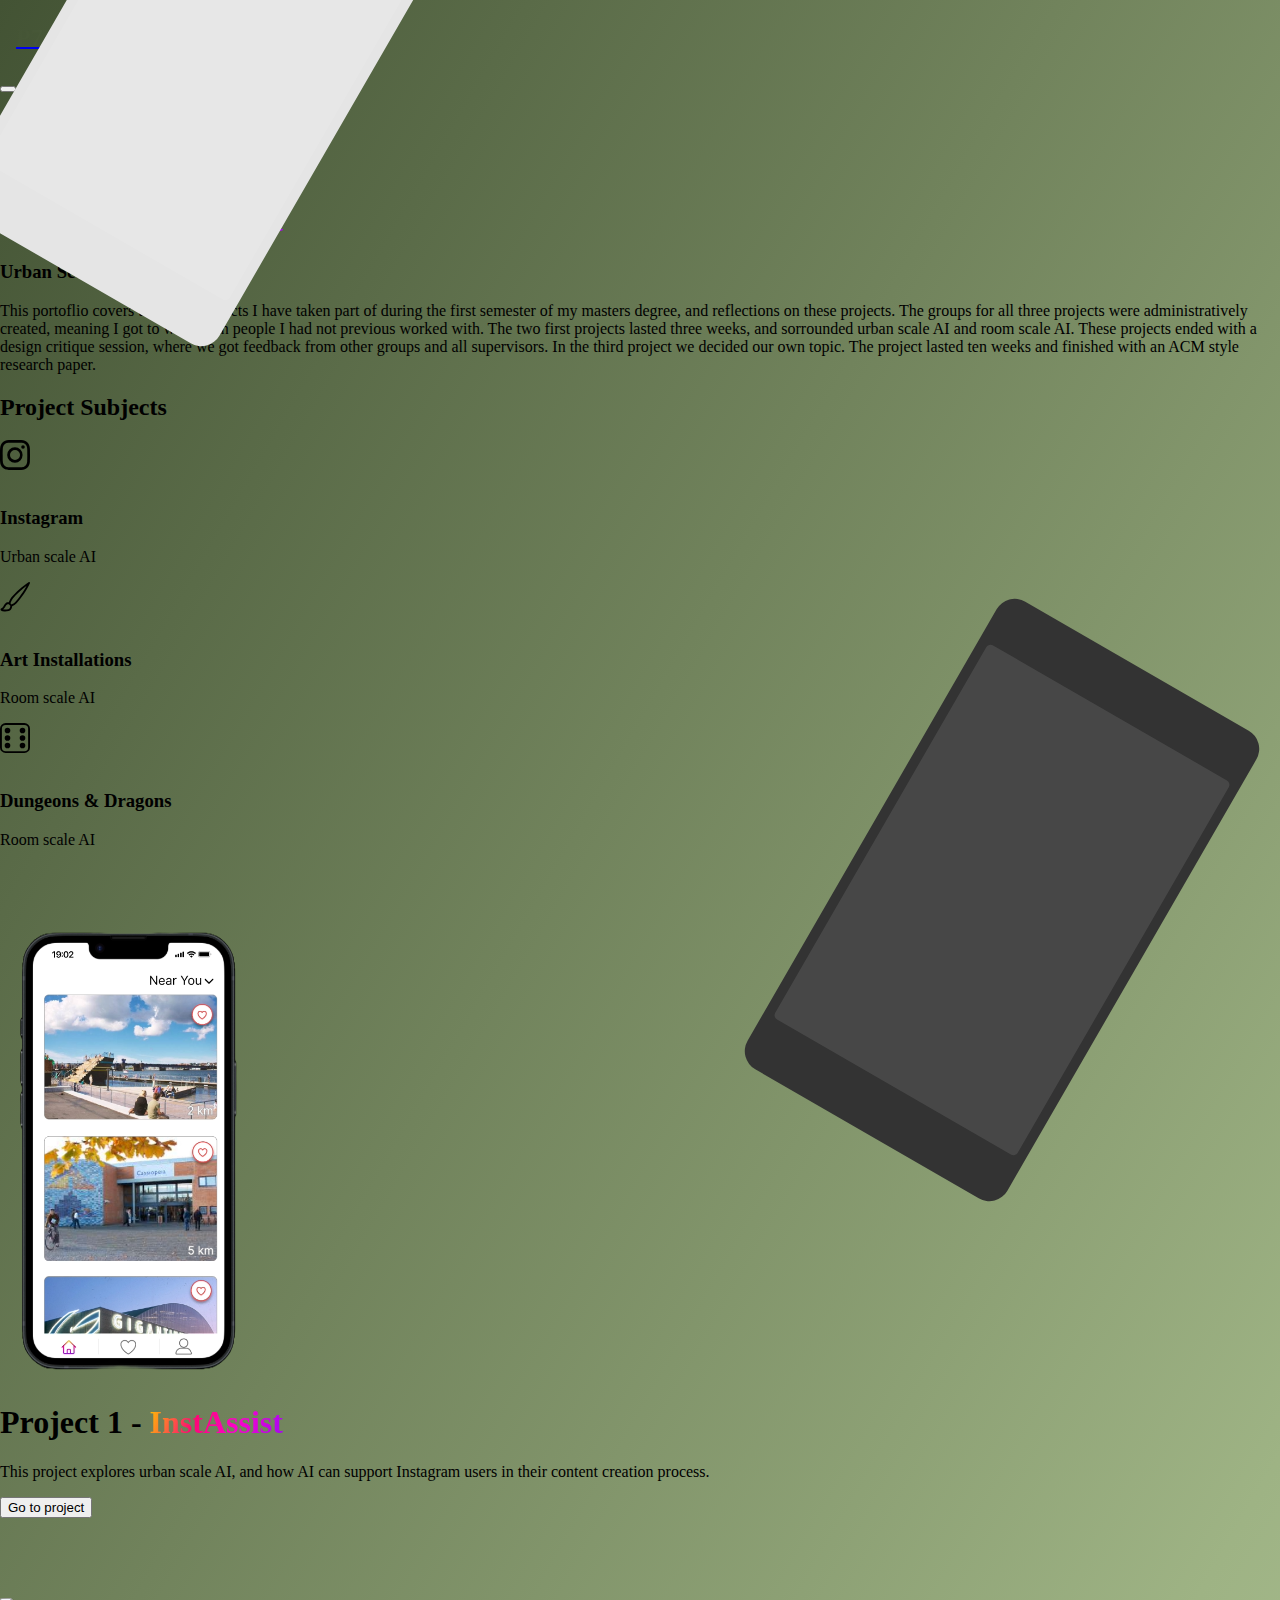
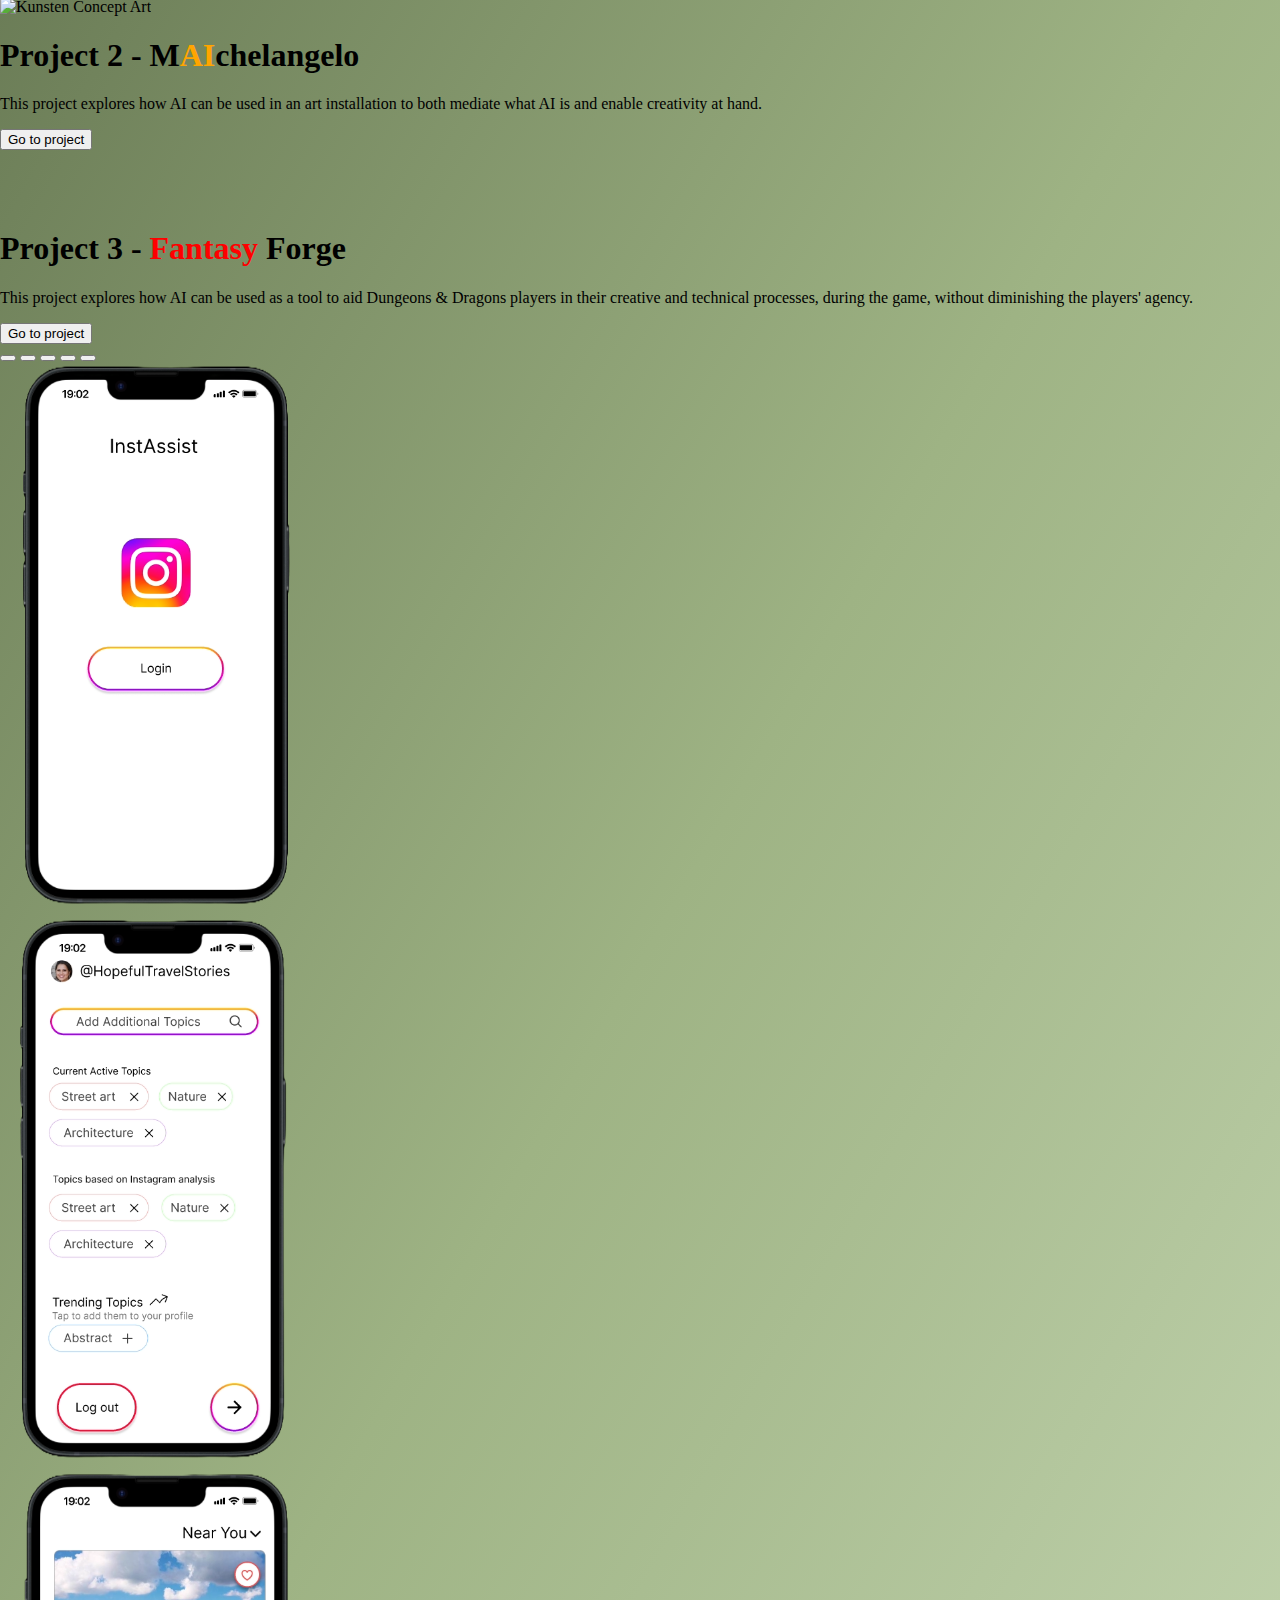
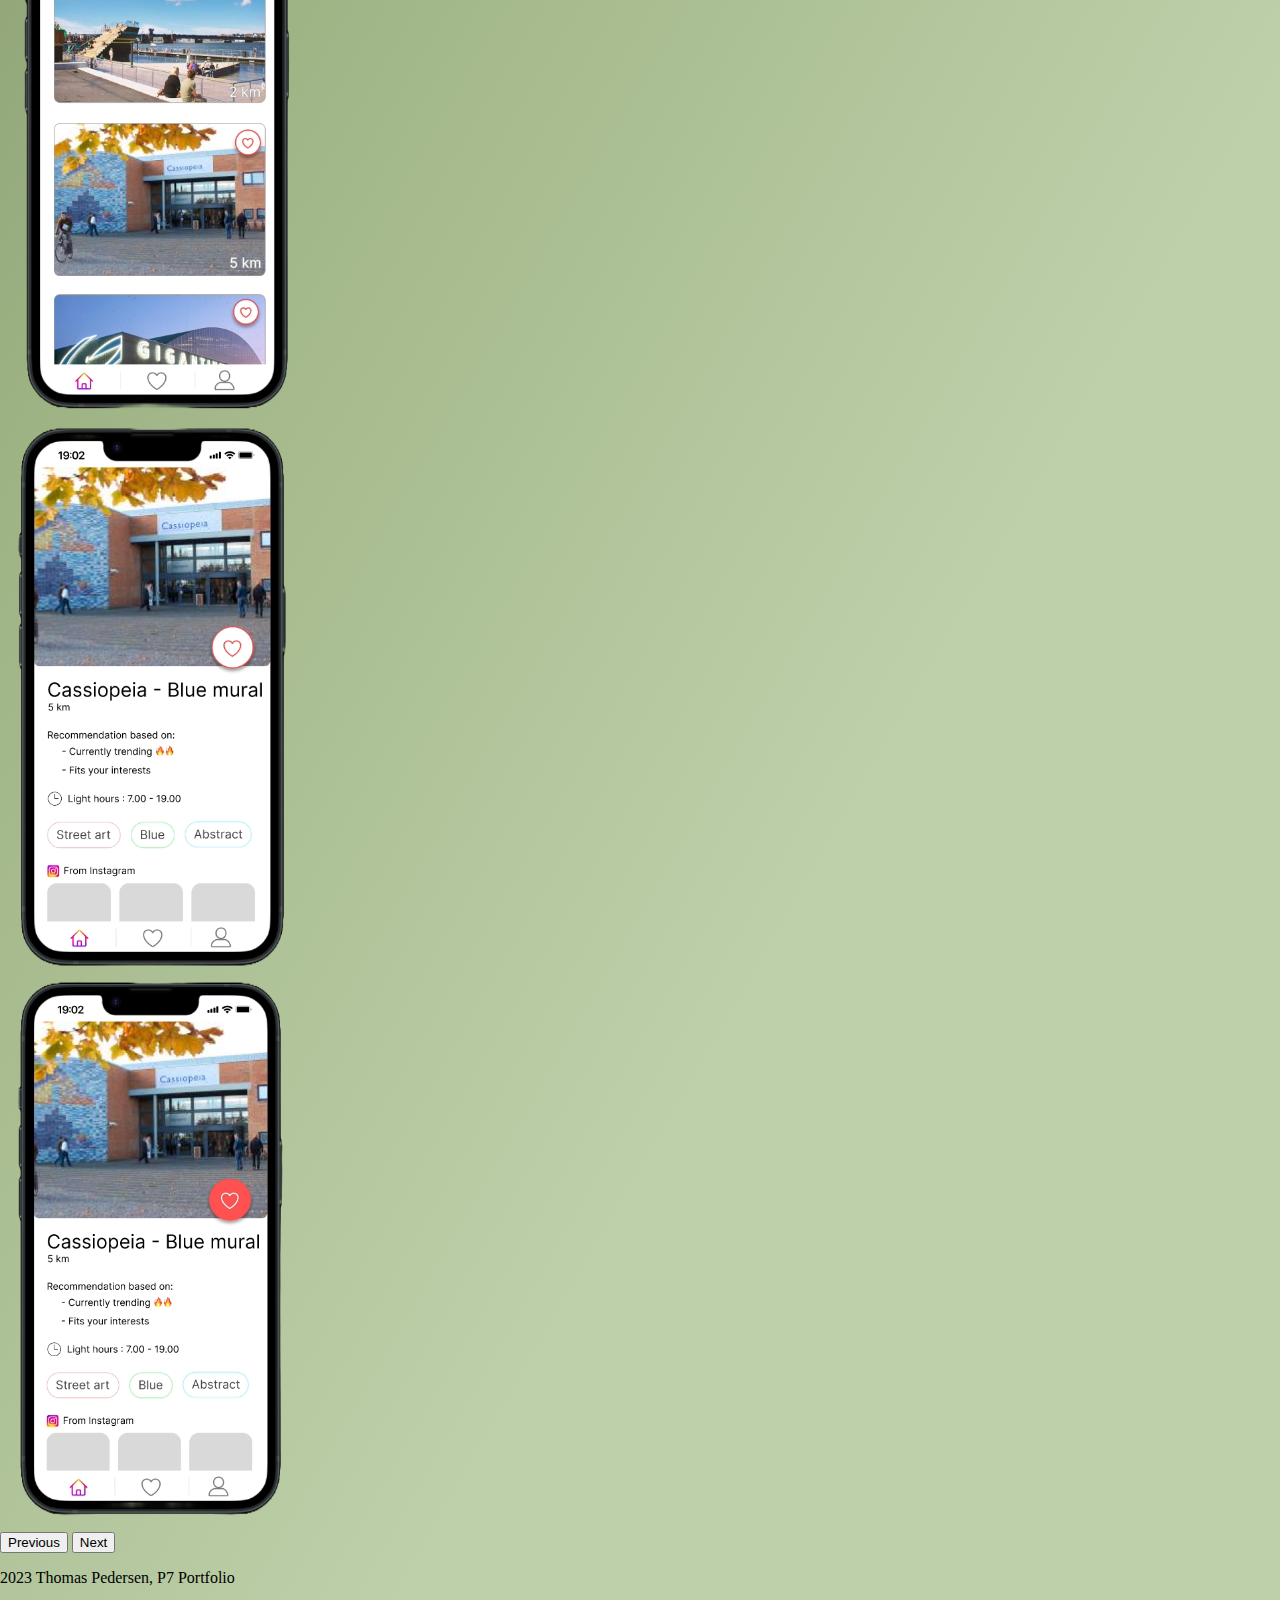
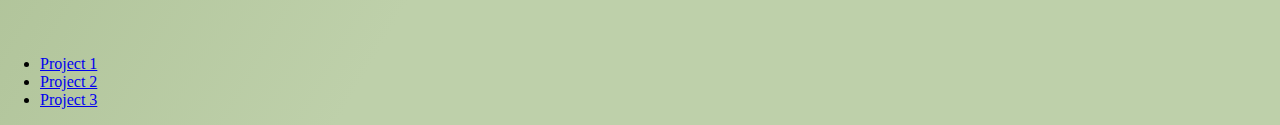
==== commit fb7b4d73: "Updated front page" ====
--- a/project1.html
+++ b/project1.html
@@ -58,75 +58,121 @@
      
 
 
-          <!-- Prototype 2 -->
-    <section style="background-color: white;">
-      <div class="container col-xxl-8 px-4 py-5 mb-5">
-          <div class="row flex-lg-row-reverse align-items-center g-5 py-5">
-            <div class="col-10 col-sm-8 col-lg-6">
-              <img src="./Images/Prototype2/Concept Art - Kunsten.png" class="d-block mx-lg-auto img-fluid roundedpic shadow-lg" alt="Kunsten Concept Art" width="700" height="500" loading="lazy">
-            </div>
-            <div class="col-lg-6">
-              <h1 class="display-5 fw-bold text-body-emphasis lh-1 mb-3">Lorem ipsum dolor sit amet, consectetur adipiscing elit.</h1>
-              <p class="lead">Lorem ipsum dolor sit amet, consectetur adipiscing elit. Nullam id gravida quam. Praesent eget condimentum dolor. Fusce quis vestibulum nisl, id tristique nisl. Praesent convallis pharetra fermentum. Nulla massa tortor, consectetur vel sodales sit amet, accumsan ac tortor. Pellentesque interdum iaculis sollicitudin.</p>
-              <div class="d-grid gap-2 d-md-flex justify-content-md-start">
-                <button type="button" class="btn btn-dark btn-lg px-4 me-md-2">Primary</button>
-                <button type="button" class="btn btn-outline-dark btn-lg px-4">Default</button>
-              </div>
-            </div>
+     <!-- Testimonial -->
+     <section id="testimonial">
+      <div>
+        <div class="pt-5 text-center bg-body-tertiary">
+          <div class="container pt-5">
+            <p class="col-lg-8 mx-auto lead mb-0">
+              This portoflio covers the three projects I have taken part of during the first semester of my masters degree, and reflections on these projects. 
+              The groups for all three projects were administratively created, meaning I got to work with people I had not previous worked with.
+              The two first projects lasted three weeks, and sorrounded urban scale AI and room scale AI. 
+              These projects ended with a design critique session, where we got feedback from other groups and all supervisors. 
+              In the third project we decided our own topic. The project lasted ten weeks and finished with an ACM style research paper.
+              
+            </p>
           </div>
         </div>
       </section>
+
+    <!-- Features -->
+    <section id="features" class="bg-body-tertiary" style="width: 100%; margin-bottom: 5rem;">
+      <div class="container px-4 py-5" id="hanging-icons">
+        <h2 class="pb-2 border-bottom">Project Subjects</h2>
+        <div class="row g-4 pb-5 pt-3 row-cols-1 row-cols-lg-3">
+          <div class="col d-flex align-items-start">
+            <div
+              class="icon-square text-body-emphasis bg-body-secondary d-inline-flex align-items-center justify-content-center fs-4 flex-shrink-0 me-3">
+              <svg xmlns="http://www.w3.org/2000/svg" width="30" height="30" fill="currentColor" class="bi bi-instagram" viewBox="0 0 16 16">
+                <path d="M8 0C5.829 0 5.556.01 4.703.048 3.85.088 3.269.222 2.76.42a3.917 3.917 0 0 0-1.417.923A3.927 3.927 0 0 0 .42 2.76C.222 3.268.087 3.85.048 4.7.01 5.555 0 5.827 0 8.001c0 2.172.01 2.444.048 3.297.04.852.174 1.433.372 1.942.205.526.478.972.923 1.417.444.445.89.719 1.416.923.51.198 1.09.333 1.942.372C5.555 15.99 5.827 16 8 16s2.444-.01 3.298-.048c.851-.04 1.434-.174 1.943-.372a3.916 3.916 0 0 0 1.416-.923c.445-.445.718-.891.923-1.417.197-.509.332-1.09.372-1.942C15.99 10.445 16 10.173 16 8s-.01-2.445-.048-3.299c-.04-.851-.175-1.433-.372-1.941a3.926 3.926 0 0 0-.923-1.417A3.911 3.911 0 0 0 13.24.42c-.51-.198-1.092-.333-1.943-.372C10.443.01 10.172 0 7.998 0h.003zm-.717 1.442h.718c2.136 0 2.389.007 3.232.046.78.035 1.204.166 1.486.275.373.145.64.319.92.599.28.28.453.546.598.92.11.281.24.705.275 1.485.039.843.047 1.096.047 3.231s-.008 2.389-.047 3.232c-.035.78-.166 1.203-.275 1.485a2.47 2.47 0 0 1-.599.919c-.28.28-.546.453-.92.598-.28.11-.704.24-1.485.276-.843.038-1.096.047-3.232.047s-2.39-.009-3.233-.047c-.78-.036-1.203-.166-1.485-.276a2.478 2.478 0 0 1-.92-.598 2.48 2.48 0 0 1-.6-.92c-.109-.281-.24-.705-.275-1.485-.038-.843-.046-1.096-.046-3.233 0-2.136.008-2.388.046-3.231.036-.78.166-1.204.276-1.486.145-.373.319-.64.599-.92.28-.28.546-.453.92-.598.282-.11.705-.24 1.485-.276.738-.034 1.024-.044 2.515-.045v.002zm4.988 1.328a.96.96 0 1 0 0 1.92.96.96 0 0 0 0-1.92zm-4.27 1.122a4.109 4.109 0 1 0 0 8.217 4.109 4.109 0 0 0 0-8.217zm0 1.441a2.667 2.667 0 1 1 0 5.334 2.667 2.667 0 0 1 0-5.334"/>
+              </svg>
+            </div>
+            <div>
+              <h3 class="fs-3">Instagram</h3>
+              <p class="lead">Urban scale AI</p>
+            </div>
+          </div>
+          <div class="col d-flex align-items-start">
+            <div
+              class="icon-square text-body-emphasis bg-body-secondary d-inline-flex align-items-center justify-content-center fs-4 flex-shrink-0 me-3">
+              <svg xmlns="http://www.w3.org/2000/svg" width="30" height="30" fill="currentColor" class="bi bi-brush" viewBox="0 0 16 16">
+                <path d="M15.825.12a.5.5 0 0 1 .132.584c-1.53 3.43-4.743 8.17-7.095 10.64a6.067 6.067 0 0 1-2.373 1.534c-.018.227-.06.538-.16.868-.201.659-.667 1.479-1.708 1.74a8.118 8.118 0 0 1-3.078.132 3.659 3.659 0 0 1-.562-.135 1.382 1.382 0 0 1-.466-.247.714.714 0 0 1-.204-.288.622.622 0 0 1 .004-.443c.095-.245.316-.38.461-.452.394-.197.625-.453.867-.826.095-.144.184-.297.287-.472l.117-.198c.151-.255.326-.54.546-.848.528-.739 1.201-.925 1.746-.896.126.007.243.025.348.048.062-.172.142-.38.238-.608.261-.619.658-1.419 1.187-2.069 2.176-2.67 6.18-6.206 9.117-8.104a.5.5 0 0 1 .596.04zM4.705 11.912a1.23 1.23 0 0 0-.419-.1c-.246-.013-.573.05-.879.479-.197.275-.355.532-.5.777l-.105.177c-.106.181-.213.362-.32.528a3.39 3.39 0 0 1-.76.861c.69.112 1.736.111 2.657-.12.559-.139.843-.569.993-1.06a3.122 3.122 0 0 0 .126-.75l-.793-.792zm1.44.026c.12-.04.277-.1.458-.183a5.068 5.068 0 0 0 1.535-1.1c1.9-1.996 4.412-5.57 6.052-8.631-2.59 1.927-5.566 4.66-7.302 6.792-.442.543-.795 1.243-1.042 1.826-.121.288-.214.54-.275.72v.001l.575.575zm-4.973 3.04.007-.005a.031.031 0 0 1-.007.004zm3.582-3.043.002.001h-.002z"/>
+              </svg>
+            </div>
+            <div>
+              <h3 class="fs-3">Art Installations</h3>
+              <p class="lead">Room scale AI</p>
+            </div>
+          </div>
+          <div class="col d-flex align-items-start">
+            <div
+              class="icon-square text-body-emphasis bg-body-secondary d-inline-flex align-items-center justify-content-center fs-4 flex-shrink-0 me-3">
+              <svg xmlns="http://www.w3.org/2000/svg" width="30" height="30" fill="currentColor" class="bi bi-dice-6" viewBox="0 0 16 16">
+                <path d="M13 1a2 2 0 0 1 2 2v10a2 2 0 0 1-2 2H3a2 2 0 0 1-2-2V3a2 2 0 0 1 2-2zM3 0a3 3 0 0 0-3 3v10a3 3 0 0 0 3 3h10a3 3 0 0 0 3-3V3a3 3 0 0 0-3-3z"/>
+                <path d="M5.5 4a1.5 1.5 0 1 1-3 0 1.5 1.5 0 0 1 3 0m8 0a1.5 1.5 0 1 1-3 0 1.5 1.5 0 0 1 3 0m0 8a1.5 1.5 0 1 1-3 0 1.5 1.5 0 0 1 3 0m0-4a1.5 1.5 0 1 1-3 0 1.5 1.5 0 0 1 3 0m-8 4a1.5 1.5 0 1 1-3 0 1.5 1.5 0 0 1 3 0m0-4a1.5 1.5 0 1 1-3 0 1.5 1.5 0 0 1 3 0"/>
+              </svg>
+            </div>
+            <div>
+              <h3 class="fs-3">Dungeons & Dragons</h3>
+              <p class="lead">Room scale AI</p>
+            </div>
+          </div>
+        </div>
+      </div>
+    </section>
   
-      <!-- <div class="b-example-divider"></div>  -->
-
-    <!-- left float -->
+
+  
+  
+
+
+    <!-- InstAssist -->
     <section>
-      <div class="container float-left col-xxl-8 px-4 py-5 bg-body-tertiary" style="border-end-end-radius: 2rem; border-start-end-radius: 2rem; margin-left: 0;">
+      <div class="container float-left col-xxl-8 px-4 py-5 bg-body-tertiary shadow-lg" style="border-end-end-radius: 2rem; border-start-end-radius: 2rem; margin-left: 0; margin-bottom: 5rem;">
         <div class="row flex-lg-row-reverse align-items-center g-5 py-5 px-4">
           <div class="col-10 col-sm-8 col-lg-6">
-            <img src="./Images/Prototype2/Concept Art - Kunsten.png" class="d-block mx-lg-auto img-fluid roundedpic shadow-lg" alt="Kunsten Concept Art" width="700" height="500" loading="lazy">
+            <img src="./Images/Prototype_1/HomeSCreen.png" class="d-block mx-lg-auto"
+              alt="Image of first prototype" height="450rem" loading="lazy" />
           </div>
           <div class="col-lg-6">
-            <h1 class="display-5 fw-bold text-body-emphasis lh-1 mb-3">Lorem ipsum dolor sit amet, consectetur adipiscing elit.</h1>
-            <p class="lead">Lorem ipsum dolor sit amet, consectetur adipiscing elit. Nullam id gravida quam. Praesent eget condimentum dolor. Fusce quis vestibulum nisl, id tristique nisl. Praesent convallis pharetra fermentum. Nulla massa tortor, consectetur vel sodales sit amet, accumsan ac tortor. Pellentesque interdum iaculis sollicitudin.</p>
+            <h1 class="display-5 fw-bold text-body-emphasis lh-1 mb-3">Project 1 - <span class="InstAssist">InstAssist</span></h1>
+            <p class="lead">This project explores urban scale AI, and how AI can support Instagram users in their content creation process.</p>
             <div class="d-grid gap-2 d-md-flex justify-content-md-start">
-              <button type="button" class="btn btn-dark btn-lg px-4 me-md-2">Primary</button>
-              <button type="button" class="btn btn-outline-dark btn-lg px-4">Default</button>
-            </div>
-          </div>
-        </div>
-      </div>
-    </section>
-
-    <!-- right float -->
+             <a href="./project1.html"> <button type="button" class="btn btn-dark btn-lg px-4 me-md-2">Go to project</button></a>
+            </div>
+          </div>
+        </div>
+      </div>
+    </section>
+
+    <!-- MAIchelangelo -->
     <section>
-      <div class="container col-xxl-8 px-4 py-5 bg-body-tertiary my-5" style="border-start-start-radius: 2rem; border-end-start-radius: 2rem; margin-right: 0;">
+      <div class="container col-xxl-8 px-4 py-5 bg-body-tertiary shadow-lg" style="border-start-start-radius: 2rem; border-end-start-radius: 2rem; margin-right: 0; margin-bottom: 5rem;">
         <div class="row flex-lg-row align-items-center g-5 py-5 px-4" >
           <div class="col-10 col-sm-8 col-lg-6">
             <img src="./Images/Prototype2/Concept Art - Kunsten.png" class="d-block mx-lg-auto img-fluid roundedpic shadow-lg" alt="Kunsten Concept Art" width="700" height="500" loading="lazy">
           </div>
           <div class="col-lg-6">
-            <h1 class="display-5 fw-bold text-body-emphasis lh-1 mb-3">Lorem ipsum dolor sit amet, consectetur adipiscing elit.</h1>
-            <p class="lead">Lorem ipsum dolor sit amet, consectetur adipiscing elit. Nullam id gravida quam. Praesent eget condimentum dolor. Fusce quis vestibulum nisl, id tristique nisl. Praesent convallis pharetra fermentum. Nulla massa tortor, consectetur vel sodales sit amet, accumsan ac tortor. Pellentesque interdum iaculis sollicitudin.</p>
+            <h1 class="display-5 fw-bold text-body-emphasis lh-1 mb-3">Project 2 - M<span style="color: orange;">AI</span>chelangelo</h1>
+            <p class="lead">This project explores how AI can be used in an art installation to both mediate what AI is and enable creativity at hand.</p>
             <div class="d-grid gap-2 d-md-flex justify-content-md-start">
-              <button type="button" class="btn btn-dark btn-lg px-4 me-md-2">Primary</button>
-              <button type="button" class="btn btn-outline-dark btn-lg px-4">Default</button>
-            </div>
-          </div>
-        </div>
-      </div>
-    </section>
-    
-  <!-- Project 1 content-->
+              <a href="./project2.html"><button type="button" class="btn btn-dark btn-lg px-4 me-md-2">Go to project</button></a>
+            </div>
+          </div>
+        </div>
+      </div>
+    </section>
+
+  <!-- Fantasy Forge -->
     <section>
       <div class="container my-5">
         <div class="row p-4 pb-0 pe-lg-0 pt-lg-5 align-items-center border shadow-lg bg-body-tertiary" style="border-radius: 2rem;">
           <div class="col-lg-7 p-3 p-lg-5 pt-lg-3">
-            <h1 class="display-4 fw-bold lh-1 text-body-emphasis">Lorem ipsum dolor sit amet, consectetur adipiscing elit.</h1>
-            <p class="lead">Lorem ipsum dolor sit amet, consectetur adipiscing elit. Nullam id gravida quam. Praesent eget condimentum dolor. Fusce quis vestibulum nisl, id tristique nisl. Praesent convallis pharetra fermentum. Nulla massa tortor, consectetur vel sodales sit amet, accumsan ac tortor. Pellentesque interdum iaculis sollicitudin.</p>
+            <h1 class="display-4 fw-bold lh-1 text-body-emphasis">Project 3 - <span style="color: red;">Fantasy</span> Forge</h1>
+            <p class="lead">This project explores how AI can be used as a tool to aid Dungeons & Dragons players in their creative and technical processes,
+               during the game, without diminishing the players' agency.</p>
             <div class="d-grid gap-2 d-md-flex justify-content-md-start mb-4 mb-lg-3">
-              <button type="button" class="btn btn-outline-dark btn-lg px-4 me-md-2 fw-bold">Primary</button>
-              <button type="button" class="btn btn-outline-secondary btn-lg px-4">Default</button>
+              <a href="./project3.html"><button type="button" class="btn btn-dark btn-lg px-4 me-md-2 ">Go to project</button></a>
             </div>
           </div>
           <div class="col-lg-4 offset-lg-1 p-0 overflow-hidden ">
@@ -176,12 +222,12 @@
         </div>
       </div>
     </section>
-    
+
     <!-- Footer -->
     <section id="contact">
       <div class="container">
         <footer class="d-flex flex-wrap justify-content-between align-items-center py-3">
-          <p class="col-md-4 mb-0 text-body-secondary">© 2023 Company, Inc</p>
+          <p class="col-md-4 mb-0 text-body-secondary">2023 Thomas Pedersen, P7 Portfolio</p>
 
           <a href="/"
             class="col-md-4 d-flex align-items-center justify-content-center mb-3 mb-md-0 me-md-auto link-body-emphasis text-decoration-none">
@@ -191,9 +237,9 @@
           </a>
 
           <ul class="nav col-md-4 justify-content-end list-unstyled d-flex"  >
-            <li class="ms-3"><a class="text-body-secondary" href="#">Project 1</a></li>
-            <li class="ms-3"><a class="text-body-secondary" href="#">Project 2</a></li>
-            <li class="ms-3"><a class="text-body-secondary" href="#">Project 3</a></li>
+            <li class="ms-3"><a class="text-body-secondary nav-link" href="./project1.html">Project 1</a></li>
+            <li class="ms-3"><a class="text-body-secondary nav-link" href="./project2.html">Project 2</a></li>
+            <li class="ms-3"><a class="text-body-secondary nav-link" href="./project3.html">Project 3</a></li>
           </ul>
         </footer>
       </div>
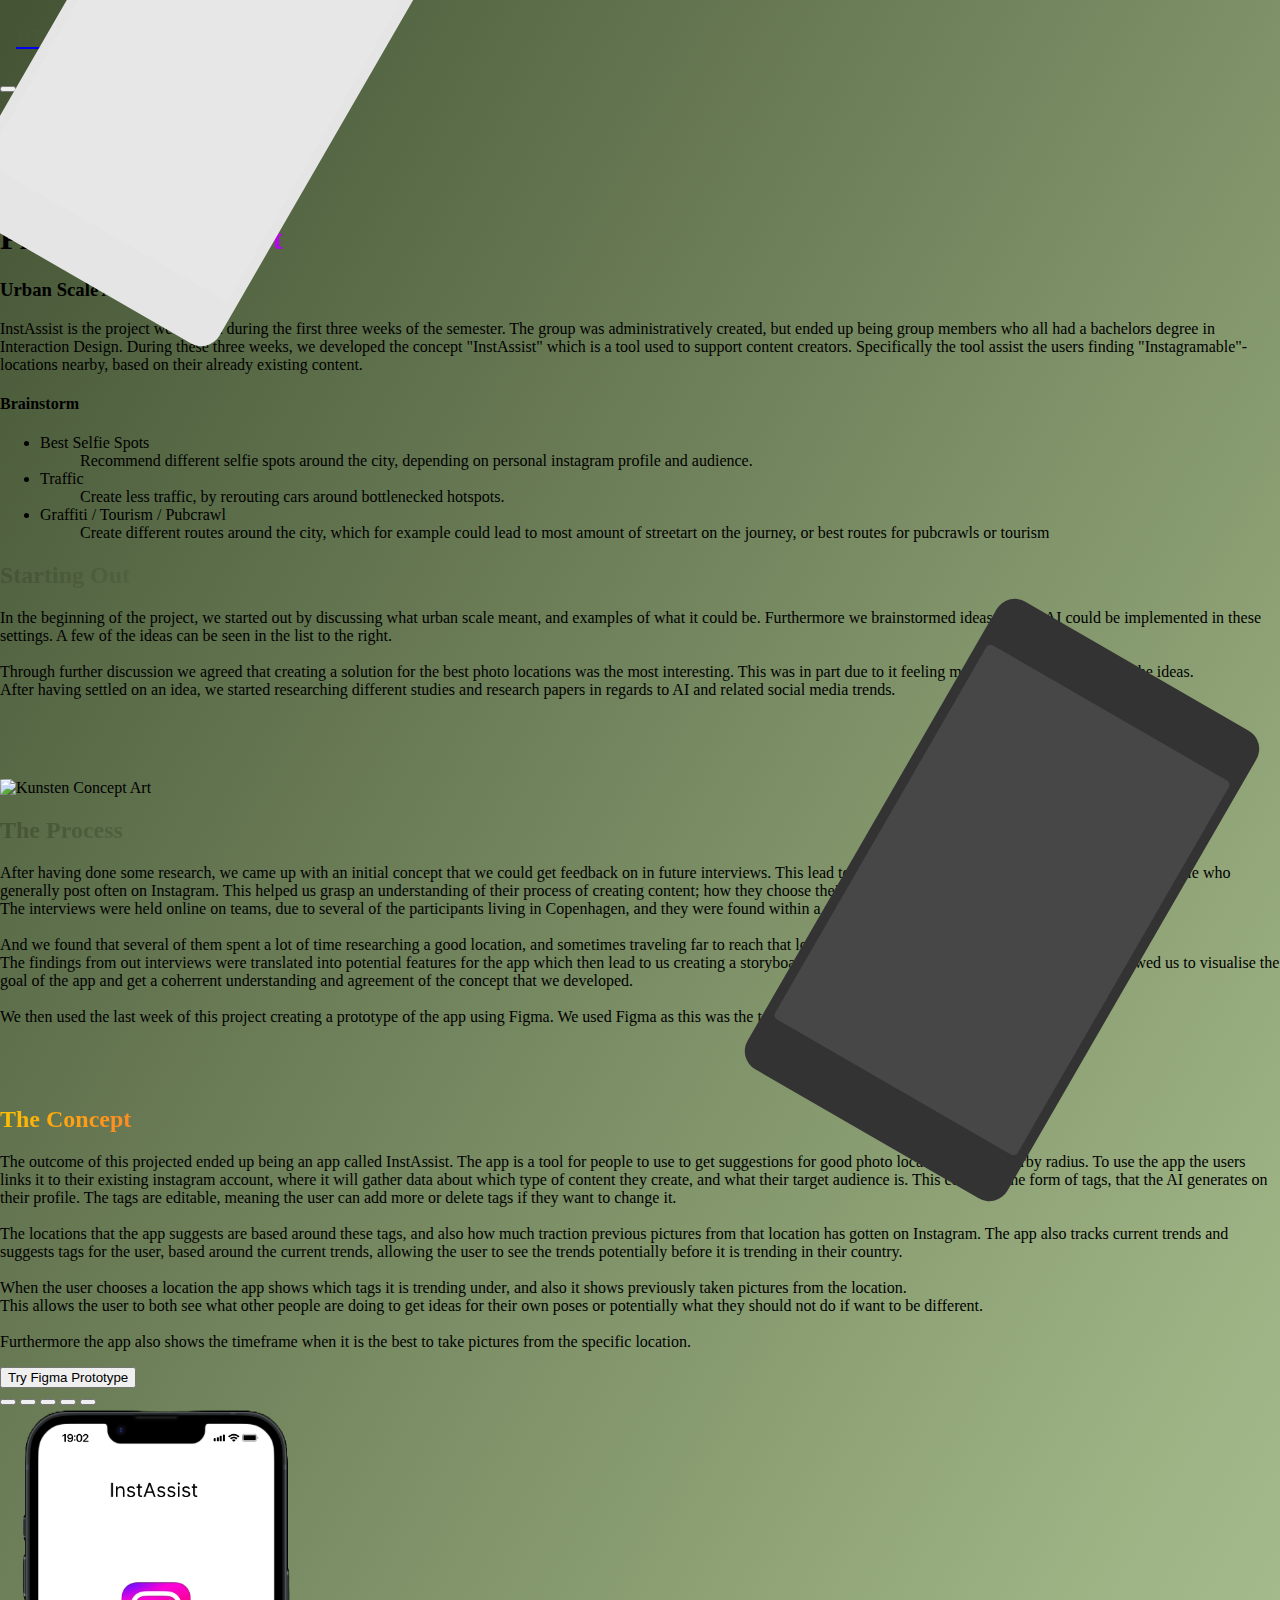
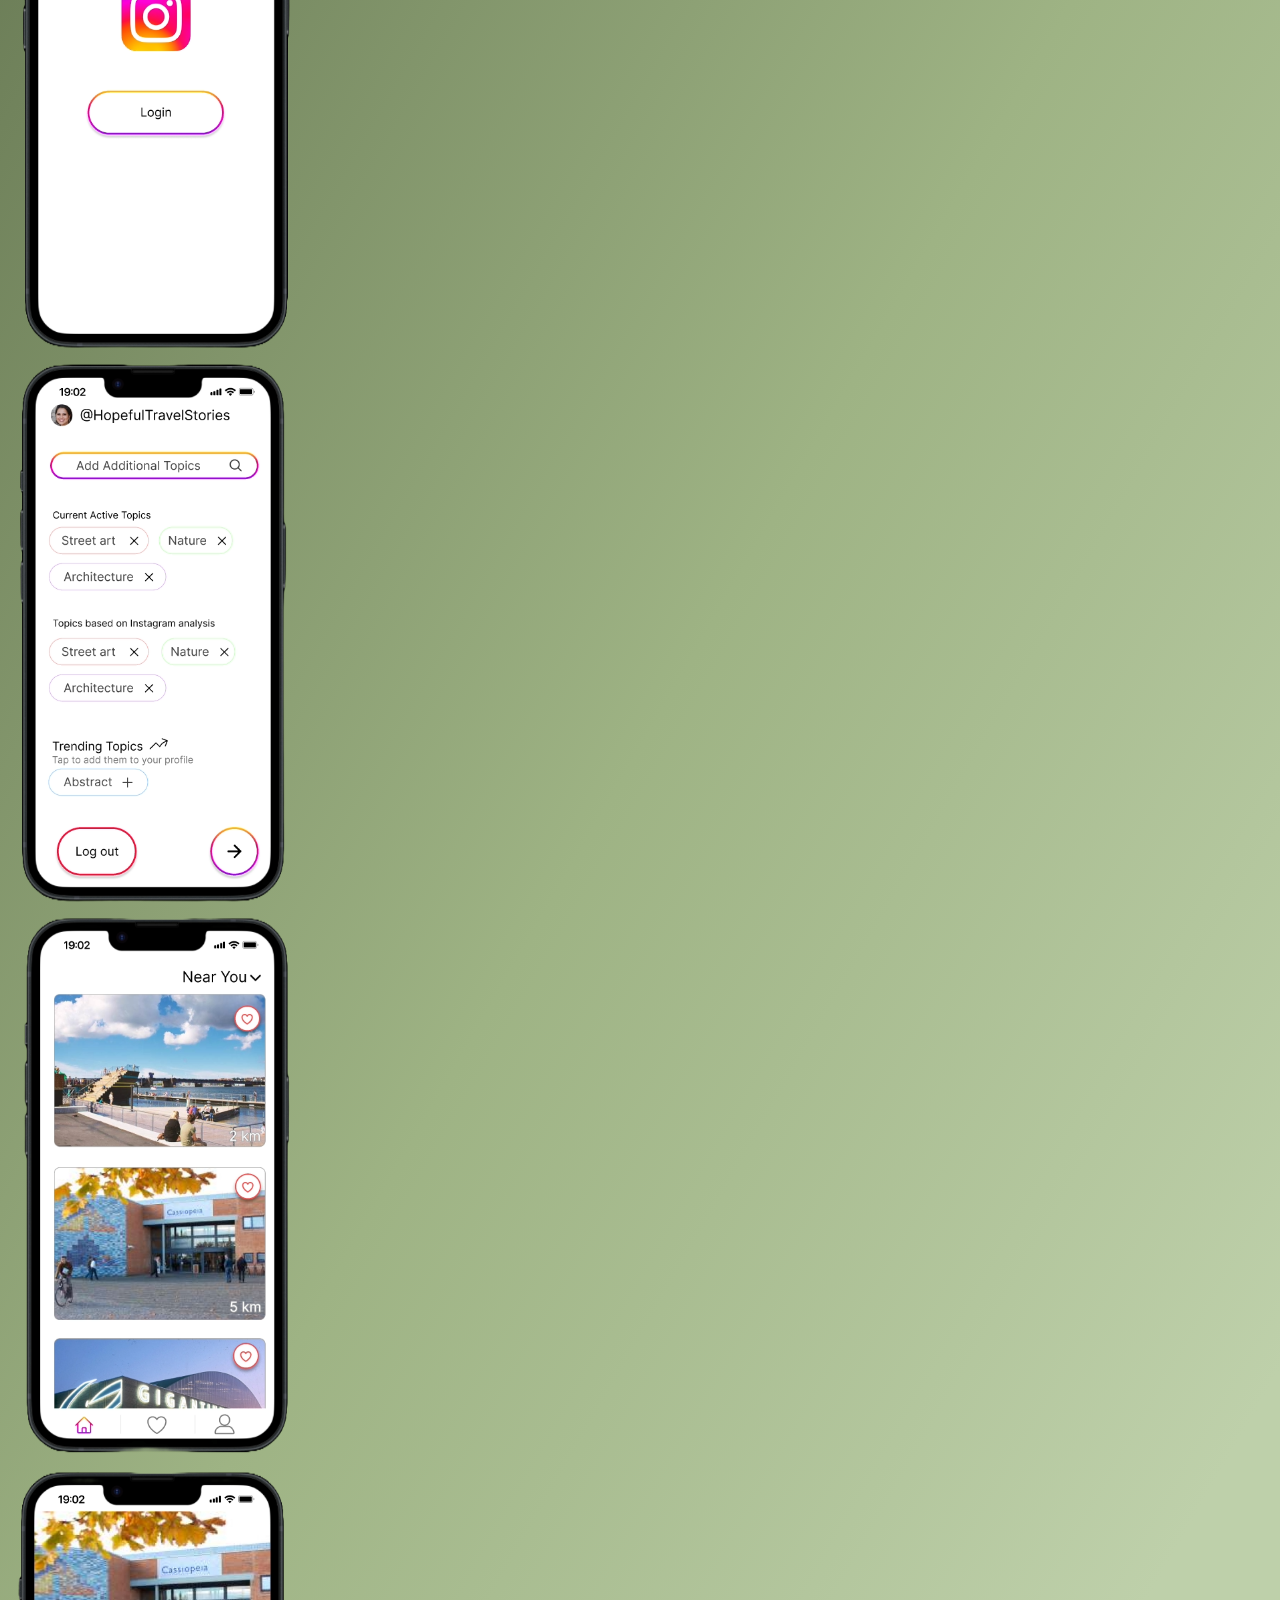
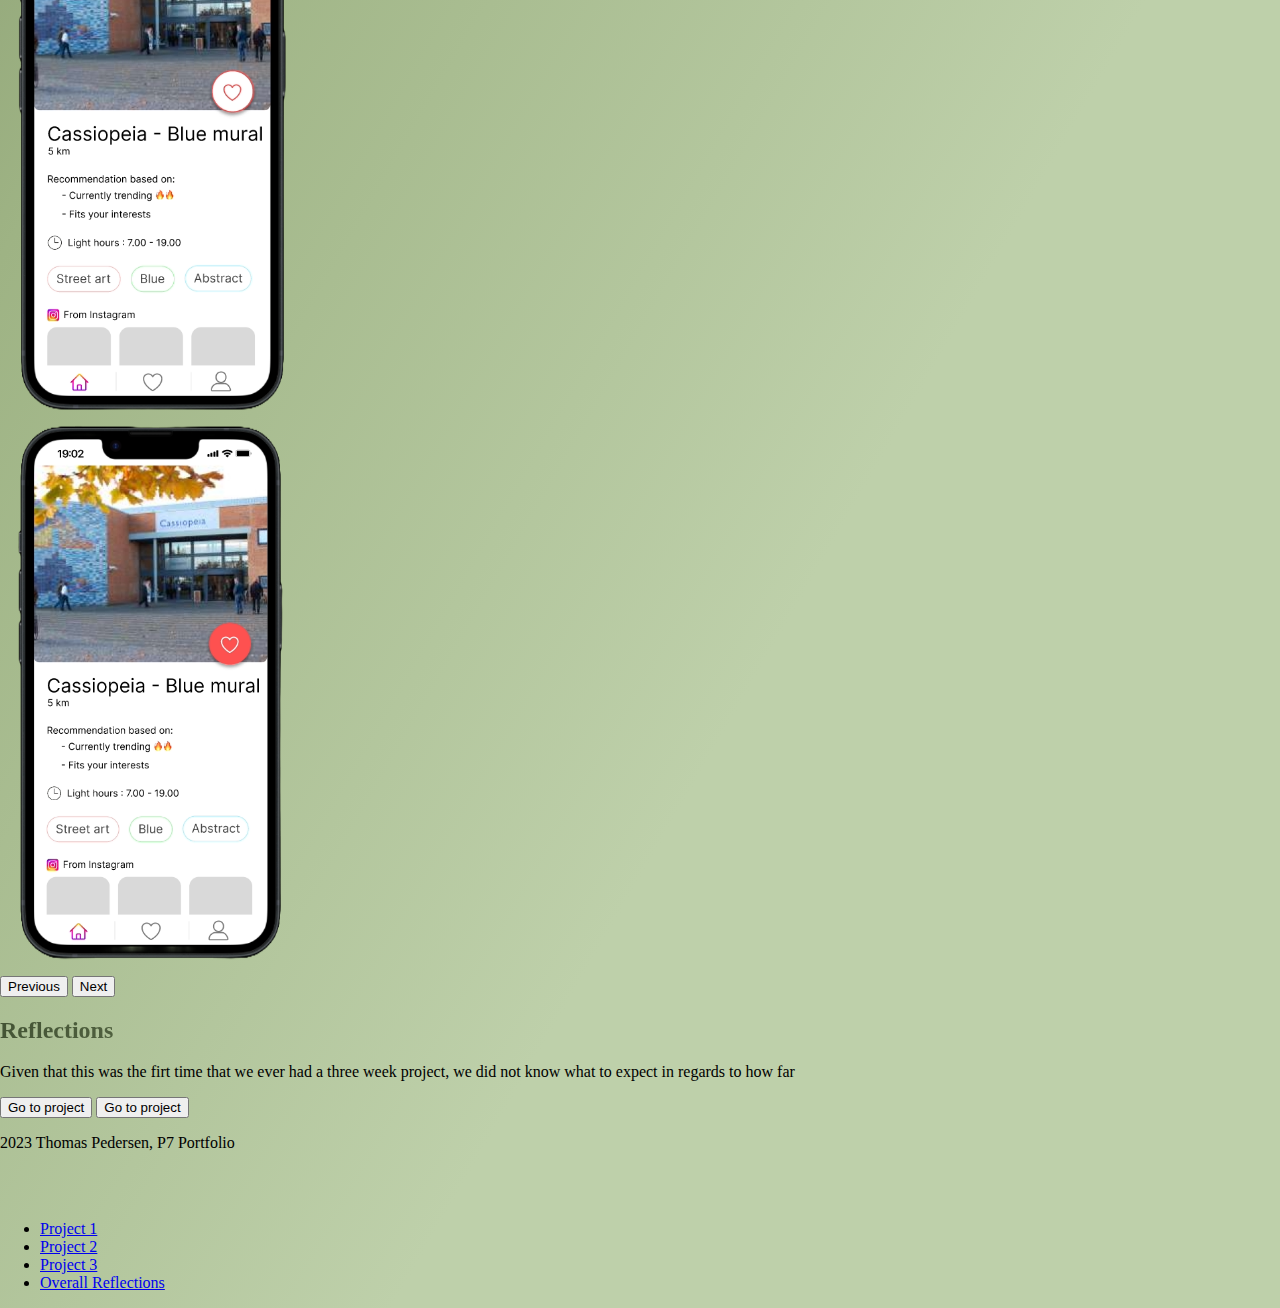
==== commit 726700fe: "Updated everything" ====
--- a/project1.html
+++ b/project1.html
@@ -16,7 +16,8 @@
       <nav class="navbar navbar-expand-lg rounded" aria-label="navbar">
         <div class="container-fluid ">
           <a href="./index.html" class="d-inline-flex link-body-emphasis text-decoration-none">
-                <p class="transNavText gradient-background-dark my-0">P7</p>
+                <p class="transNavText gradient-background-dark my-0" style="font-size: 1.5rem;
+                font-weight: 700;  padding-left: 1rem;">P7</p>
           </a> 
           <button class="navbar-toggler" type="button" data-bs-toggle="collapse" data-bs-target="#navbarsExample10"
             aria-controls="navbarsExample10" aria-expanded="false" aria-label="Toggle navigation">
@@ -36,6 +37,9 @@
               <li class="nav-item">
                 <a class="nav-link" href="./project3.html">Project 3</a>
               </li>
+              <li class="nav-item">
+                <a class="nav-link" href="#">Overall Reflections</a>
+              </li>
             </ul>
           </div>
         </div>
@@ -61,118 +65,113 @@
      <!-- Testimonial -->
      <section id="testimonial">
       <div>
-        <div class="pt-5 text-center bg-body-tertiary">
+        <div class=" text-center bg-body-tertiary pb-5">
           <div class="container pt-5">
             <p class="col-lg-8 mx-auto lead mb-0">
-              This portoflio covers the three projects I have taken part of during the first semester of my masters degree, and reflections on these projects. 
-              The groups for all three projects were administratively created, meaning I got to work with people I had not previous worked with.
-              The two first projects lasted three weeks, and sorrounded urban scale AI and room scale AI. 
-              These projects ended with a design critique session, where we got feedback from other groups and all supervisors. 
-              In the third project we decided our own topic. The project lasted ten weeks and finished with an ACM style research paper.
-              
+            InstAssist is the project we created during the first three weeks of the semester. The group was administratively created, 
+            but ended up being group members who all had a bachelors degree in Interaction Design. During these three weeks, we developed the concept "InstAssist" 
+            which is a tool used to support content creators. Specifically the tool assist the users finding "Instagramable"-locations nearby,
+             based on their already existing content.  
             </p>
           </div>
         </div>
       </section>
 
-    <!-- Features -->
-    <section id="features" class="bg-body-tertiary" style="width: 100%; margin-bottom: 5rem;">
-      <div class="container px-4 py-5" id="hanging-icons">
-        <h2 class="pb-2 border-bottom">Project Subjects</h2>
-        <div class="row g-4 pb-5 pt-3 row-cols-1 row-cols-lg-3">
-          <div class="col d-flex align-items-start">
-            <div
-              class="icon-square text-body-emphasis bg-body-secondary d-inline-flex align-items-center justify-content-center fs-4 flex-shrink-0 me-3">
-              <svg xmlns="http://www.w3.org/2000/svg" width="30" height="30" fill="currentColor" class="bi bi-instagram" viewBox="0 0 16 16">
-                <path d="M8 0C5.829 0 5.556.01 4.703.048 3.85.088 3.269.222 2.76.42a3.917 3.917 0 0 0-1.417.923A3.927 3.927 0 0 0 .42 2.76C.222 3.268.087 3.85.048 4.7.01 5.555 0 5.827 0 8.001c0 2.172.01 2.444.048 3.297.04.852.174 1.433.372 1.942.205.526.478.972.923 1.417.444.445.89.719 1.416.923.51.198 1.09.333 1.942.372C5.555 15.99 5.827 16 8 16s2.444-.01 3.298-.048c.851-.04 1.434-.174 1.943-.372a3.916 3.916 0 0 0 1.416-.923c.445-.445.718-.891.923-1.417.197-.509.332-1.09.372-1.942C15.99 10.445 16 10.173 16 8s-.01-2.445-.048-3.299c-.04-.851-.175-1.433-.372-1.941a3.926 3.926 0 0 0-.923-1.417A3.911 3.911 0 0 0 13.24.42c-.51-.198-1.092-.333-1.943-.372C10.443.01 10.172 0 7.998 0h.003zm-.717 1.442h.718c2.136 0 2.389.007 3.232.046.78.035 1.204.166 1.486.275.373.145.64.319.92.599.28.28.453.546.598.92.11.281.24.705.275 1.485.039.843.047 1.096.047 3.231s-.008 2.389-.047 3.232c-.035.78-.166 1.203-.275 1.485a2.47 2.47 0 0 1-.599.919c-.28.28-.546.453-.92.598-.28.11-.704.24-1.485.276-.843.038-1.096.047-3.232.047s-2.39-.009-3.233-.047c-.78-.036-1.203-.166-1.485-.276a2.478 2.478 0 0 1-.92-.598 2.48 2.48 0 0 1-.6-.92c-.109-.281-.24-.705-.275-1.485-.038-.843-.046-1.096-.046-3.233 0-2.136.008-2.388.046-3.231.036-.78.166-1.204.276-1.486.145-.373.319-.64.599-.92.28-.28.546-.453.92-.598.282-.11.705-.24 1.485-.276.738-.034 1.024-.044 2.515-.045v.002zm4.988 1.328a.96.96 0 1 0 0 1.92.96.96 0 0 0 0-1.92zm-4.27 1.122a4.109 4.109 0 1 0 0 8.217 4.109 4.109 0 0 0 0-8.217zm0 1.441a2.667 2.667 0 1 1 0 5.334 2.667 2.667 0 0 1 0-5.334"/>
-              </svg>
-            </div>
-            <div>
-              <h3 class="fs-3">Instagram</h3>
-              <p class="lead">Urban scale AI</p>
-            </div>
-          </div>
-          <div class="col d-flex align-items-start">
-            <div
-              class="icon-square text-body-emphasis bg-body-secondary d-inline-flex align-items-center justify-content-center fs-4 flex-shrink-0 me-3">
-              <svg xmlns="http://www.w3.org/2000/svg" width="30" height="30" fill="currentColor" class="bi bi-brush" viewBox="0 0 16 16">
-                <path d="M15.825.12a.5.5 0 0 1 .132.584c-1.53 3.43-4.743 8.17-7.095 10.64a6.067 6.067 0 0 1-2.373 1.534c-.018.227-.06.538-.16.868-.201.659-.667 1.479-1.708 1.74a8.118 8.118 0 0 1-3.078.132 3.659 3.659 0 0 1-.562-.135 1.382 1.382 0 0 1-.466-.247.714.714 0 0 1-.204-.288.622.622 0 0 1 .004-.443c.095-.245.316-.38.461-.452.394-.197.625-.453.867-.826.095-.144.184-.297.287-.472l.117-.198c.151-.255.326-.54.546-.848.528-.739 1.201-.925 1.746-.896.126.007.243.025.348.048.062-.172.142-.38.238-.608.261-.619.658-1.419 1.187-2.069 2.176-2.67 6.18-6.206 9.117-8.104a.5.5 0 0 1 .596.04zM4.705 11.912a1.23 1.23 0 0 0-.419-.1c-.246-.013-.573.05-.879.479-.197.275-.355.532-.5.777l-.105.177c-.106.181-.213.362-.32.528a3.39 3.39 0 0 1-.76.861c.69.112 1.736.111 2.657-.12.559-.139.843-.569.993-1.06a3.122 3.122 0 0 0 .126-.75l-.793-.792zm1.44.026c.12-.04.277-.1.458-.183a5.068 5.068 0 0 0 1.535-1.1c1.9-1.996 4.412-5.57 6.052-8.631-2.59 1.927-5.566 4.66-7.302 6.792-.442.543-.795 1.243-1.042 1.826-.121.288-.214.54-.275.72v.001l.575.575zm-4.973 3.04.007-.005a.031.031 0 0 1-.007.004zm3.582-3.043.002.001h-.002z"/>
-              </svg>
-            </div>
-            <div>
-              <h3 class="fs-3">Art Installations</h3>
-              <p class="lead">Room scale AI</p>
-            </div>
-          </div>
-          <div class="col d-flex align-items-start">
-            <div
-              class="icon-square text-body-emphasis bg-body-secondary d-inline-flex align-items-center justify-content-center fs-4 flex-shrink-0 me-3">
-              <svg xmlns="http://www.w3.org/2000/svg" width="30" height="30" fill="currentColor" class="bi bi-dice-6" viewBox="0 0 16 16">
-                <path d="M13 1a2 2 0 0 1 2 2v10a2 2 0 0 1-2 2H3a2 2 0 0 1-2-2V3a2 2 0 0 1 2-2zM3 0a3 3 0 0 0-3 3v10a3 3 0 0 0 3 3h10a3 3 0 0 0 3-3V3a3 3 0 0 0-3-3z"/>
-                <path d="M5.5 4a1.5 1.5 0 1 1-3 0 1.5 1.5 0 0 1 3 0m8 0a1.5 1.5 0 1 1-3 0 1.5 1.5 0 0 1 3 0m0 8a1.5 1.5 0 1 1-3 0 1.5 1.5 0 0 1 3 0m0-4a1.5 1.5 0 1 1-3 0 1.5 1.5 0 0 1 3 0m-8 4a1.5 1.5 0 1 1-3 0 1.5 1.5 0 0 1 3 0m0-4a1.5 1.5 0 1 1-3 0 1.5 1.5 0 0 1 3 0"/>
-              </svg>
-            </div>
-            <div>
-              <h3 class="fs-3">Dungeons & Dragons</h3>
-              <p class="lead">Room scale AI</p>
-            </div>
-          </div>
-        </div>
-      </div>
-    </section>
-  
-
-  
-  
-
-
-    <!-- InstAssist -->
+    <!-- Starting Out -->
     <section>
-      <div class="container float-left col-xxl-8 px-4 py-5 bg-body-tertiary shadow-lg" style="border-end-end-radius: 2rem; border-start-end-radius: 2rem; margin-left: 0; margin-bottom: 5rem;">
+      <div class="container float-left col-xxl-8 px-4 py-5 bg-body-tertiary" style="border-end-end-radius: 2rem; margin-left: 0; margin-bottom: 5rem;">
         <div class="row flex-lg-row-reverse align-items-center g-5 py-5 px-4">
           <div class="col-10 col-sm-8 col-lg-6">
-            <img src="./Images/Prototype_1/HomeSCreen.png" class="d-block mx-lg-auto"
-              alt="Image of first prototype" height="450rem" loading="lazy" />
+            <h4>Brainstorm</h4>
+            <ul class="list-group">
+              <li class="list-group-item"> <span class="fw-bold">Best Selfie Spots</span>
+                <ul style="list-style: none;">
+                  <li>Recommend different selfie spots around the city, depending on personal instagram profile and audience.</li>
+                </ul>
+              </li>
+              <li class="list-group-item"> <span class="fw-bold">Traffic</span>
+                <ul style="list-style: none;">
+                  <li>Create less traffic, by rerouting cars around bottlenecked hotspots.</li>
+                </ul>
+              </li>
+              <li class="list-group-item"> <span class="fw-bold">Graffiti / Tourism / Pubcrawl</span>
+                <ul style="list-style: none;">
+                  <li>Create different routes around the city, which for example could lead to most amount of streetart on the journey, or best routes for pubcrawls or tourism </li>
+                </ul>
+              </li>
+            </ul>
           </div>
           <div class="col-lg-6">
-            <h1 class="display-5 fw-bold text-body-emphasis lh-1 mb-3">Project 1 - <span class="InstAssist">InstAssist</span></h1>
-            <p class="lead">This project explores urban scale AI, and how AI can support Instagram users in their content creation process.</p>
-            <div class="d-grid gap-2 d-md-flex justify-content-md-start">
-             <a href="./project1.html"> <button type="button" class="btn btn-dark btn-lg px-4 me-md-2">Go to project</button></a>
-            </div>
-          </div>
-        </div>
-      </div>
-    </section>
-
-    <!-- MAIchelangelo -->
+            <h2 class="display-5 fw-bold text-body-emphasis lh-1 mb-3 transNavText gradient-background-dark">Starting Out </h2>
+            <p class="lead">
+              In the beginning of the project, we started out by discussing what urban scale meant, and examples of what it could be.
+              Furthermore we brainstormed ideas of how AI could be implemented in these settings. A few of the ideas can be seen in the list to the right.
+
+              <br> <br>
+              Through further discussion we agreed that creating a solution for the best photo locations was the most interesting. 
+              This was in part due to it feeling more unique than the rest of the ideas. <br>
+              After having settled on an idea, we started researching different studies and research papers in regards to AI and related social media trends.
+          </p> 
+          </div>
+        </div>
+      </div>
+    </section>
+
+    <!-- The Process -->
     <section>
       <div class="container col-xxl-8 px-4 py-5 bg-body-tertiary shadow-lg" style="border-start-start-radius: 2rem; border-end-start-radius: 2rem; margin-right: 0; margin-bottom: 5rem;">
         <div class="row flex-lg-row align-items-center g-5 py-5 px-4" >
           <div class="col-10 col-sm-8 col-lg-6">
-            <img src="./Images/Prototype2/Concept Art - Kunsten.png" class="d-block mx-lg-auto img-fluid roundedpic shadow-lg" alt="Kunsten Concept Art" width="700" height="500" loading="lazy">
+            <img src="./Images/Prototype_1/StoryBoard.jpg" class="d-block mx-lg-auto img-fluid roundedpic shadow-lg" alt="Kunsten Concept Art" width="700" height="500" loading="lazy">
           </div>
           <div class="col-lg-6">
-            <h1 class="display-5 fw-bold text-body-emphasis lh-1 mb-3">Project 2 - M<span style="color: orange;">AI</span>chelangelo</h1>
-            <p class="lead">This project explores how AI can be used in an art installation to both mediate what AI is and enable creativity at hand.</p>
+            <h2 class="display-5 fw-bold text-body-emphasis lh-1 mb-3 transNavText gradient-background-dark">The Process</h2>
+            <p class="lead">
+              After having done some research, we came up with an initial concept that we could get feedback on in future interviews.
+              This lead to us doing some interviews with influencers and people who generally post often on Instagram.
+              This helped us grasp an understanding of their process of creating content; how they choose their location, what they spent the most time on etc.
+              <br>
+              The interviews were held online on teams, due to several of the participants living in Copenhagen, and they were found within a reasonably short amount of time. 
+              <br> <br>
+              And we found that several of them spent a lot of time researching a good location, and sometimes traveling far to reach that location to get a good picture. 
+              <br>
+              The findings from out interviews were translated into potential features for the app which then lead to us creating a storyboard of the idea, which can be seen to the left.
+              This allowed us to visualise the goal of the app and get a coherrent understanding and agreement of the concept that we developed.
+              <br> <br>
+              We then used the last week of this project creating a prototype of the app using Figma. We used Figma as this was the tool the the majority of us was familiar with.
+            </p>
             <div class="d-grid gap-2 d-md-flex justify-content-md-start">
-              <a href="./project2.html"><button type="button" class="btn btn-dark btn-lg px-4 me-md-2">Go to project</button></a>
-            </div>
-          </div>
-        </div>
-      </div>
-    </section>
-
-  <!-- Fantasy Forge -->
+            </div>
+          </div>
+        </div>
+      </div>
+    </section>
+
+  <!-- The Concept -->
     <section>
       <div class="container my-5">
         <div class="row p-4 pb-0 pe-lg-0 pt-lg-5 align-items-center border shadow-lg bg-body-tertiary" style="border-radius: 2rem;">
           <div class="col-lg-7 p-3 p-lg-5 pt-lg-3">
-            <h1 class="display-4 fw-bold lh-1 text-body-emphasis">Project 3 - <span style="color: red;">Fantasy</span> Forge</h1>
-            <p class="lead">This project explores how AI can be used as a tool to aid Dungeons & Dragons players in their creative and technical processes,
-               during the game, without diminishing the players' agency.</p>
+            <h2 class="display-4 fw-bold lh-1 text-body-emphasis InstAssist">The Concept</h2>
+            <p class="lead">
+              The outcome of this projected ended up being an app called InstAssist.
+              The app is a tool for people to use to get suggestions for good photo locations in the nearby radius.
+              To use the app the users links it to their existing instagram account, where it will gather data about which type of content they create,
+              and what their target audience is. This comes in the form of tags, that the AI generates on their profile. The tags are editable, meaning the user can add more or delete tags
+              if they want to change it. 
+              <br> <br>
+              The locations that the app suggests are based around these tags, and also how much traction previous pictures from that location has gotten on Instagram. 
+              The app also tracks current trends and suggests tags for the user, based around the current trends, allowing the user to see the trends potentially before it is trending in their country.  
+              <br> <br>
+              When the user chooses a location the app shows which tags it is trending under, and also it shows previously taken pictures from the location. 
+              <br>
+              This allows the user to both see what other people are doing to get ideas for their own poses or potentially what they should not do if want to be different. 
+              <br> <br>
+              Furthermore the app also shows the timeframe when it is the best to take pictures from the specific location.
+            </p>
             <div class="d-grid gap-2 d-md-flex justify-content-md-start mb-4 mb-lg-3">
-              <a href="./project3.html"><button type="button" class="btn btn-dark btn-lg px-4 me-md-2 ">Go to project</button></a>
+              <a href="https://www.figma.com/proto/4pdAaFVQFbc0Gvs7KSEiu3/SMUK-PROTOTYPE?type=design&node-id=2-6&t=U0dv8sf2lgX8M8oB-0&scaling=scale-down&page-id=0%3A1&starting-point-node-id=2%3A6" target="_blank">
+                <button type="button" class="btn btn-dark btn-lg px-4 me-md-2 ">Try Figma Prototype</button></a>
             </div>
           </div>
           <div class="col-lg-4 offset-lg-1 p-0 overflow-hidden ">
@@ -223,6 +222,25 @@
       </div>
     </section>
 
+    <!-- Reflections -->
+    <section id="testimonial">
+      <div>
+        <div class="text-center bg-body-tertiary pb-5">
+          <div class="container pt-5">
+            <h2 class="display-5 fw-bold text-body-emphasis lh-1 mb-3 transNavText gradient-background-dark">Reflections</h2>
+            <p class="col-lg-8 mx-auto lead mb-0">
+            Given that this was the firt time that we ever had a three week project, we did not know what to expect in regards to how far 
+            </p>
+
+            <!-- FIX -->
+            <div class="d-grid gap-2 d-md-flex justify-content-md-start">
+              <a href="./project2.html"><button type="button" class="btn btn-secondary-dark btn-lg px-4 me-md-2">Go to project</button></a>
+              <a href="./project2.html"><button type="button" class="btn btn-dark btn-lg px-4 me-md-2">Go to project</button></a>
+            </div>
+          </div>
+        </div>
+      </section>
+
     <!-- Footer -->
     <section id="contact">
       <div class="container">
@@ -240,6 +258,7 @@
             <li class="ms-3"><a class="text-body-secondary nav-link" href="./project1.html">Project 1</a></li>
             <li class="ms-3"><a class="text-body-secondary nav-link" href="./project2.html">Project 2</a></li>
             <li class="ms-3"><a class="text-body-secondary nav-link" href="./project3.html">Project 3</a></li>
+            <li class="ms-3"><a class="text-body-secondary nav-link" href="#">Overall Reflections</a></li>
           </ul>
         </footer>
       </div>
--- a/Styles/Index.css
+++ b/Styles/Index.css
@@ -192,9 +192,6 @@
 }
 
 .transNavText {
-  font-size: 1.5rem;
-  font-weight: 700;
-  padding-left: 1rem;
   -webkit-text-fill-color: transparent;
   -webkit-background-clip: text;
   background-clip: text;
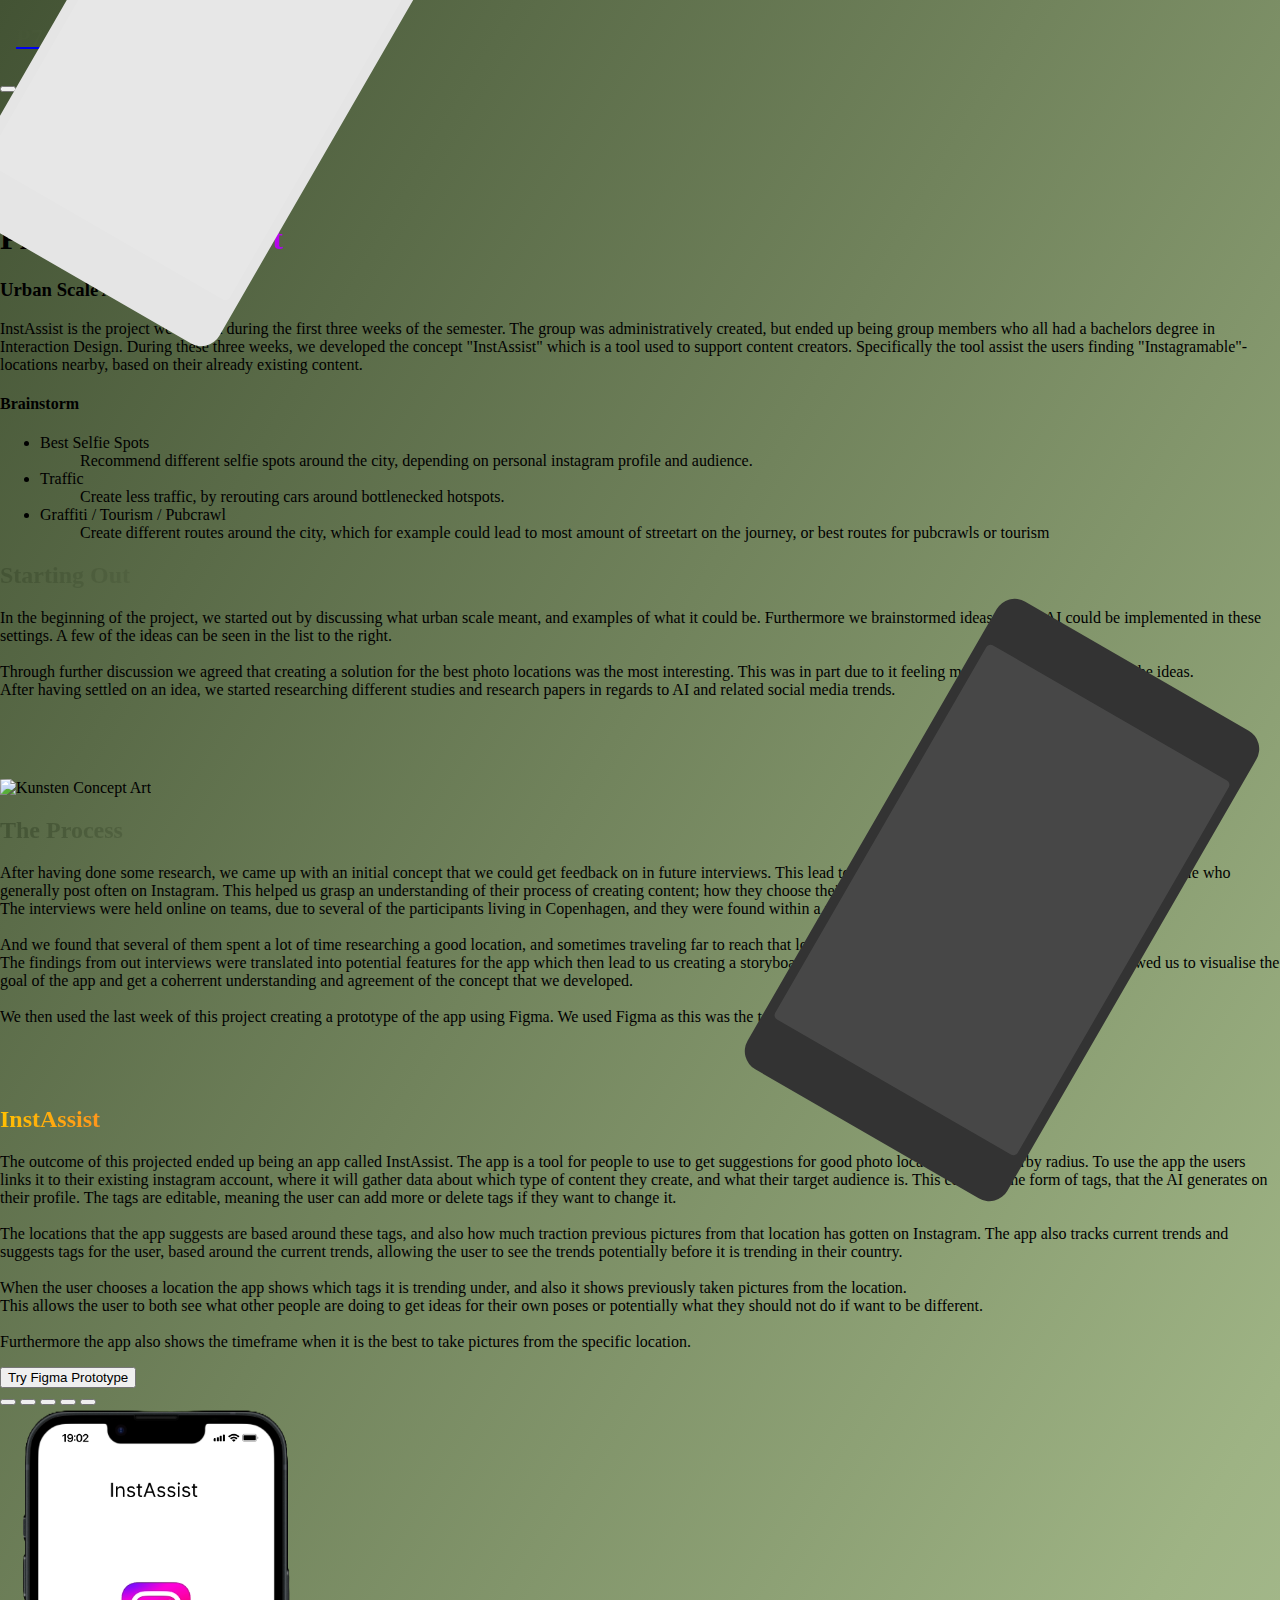
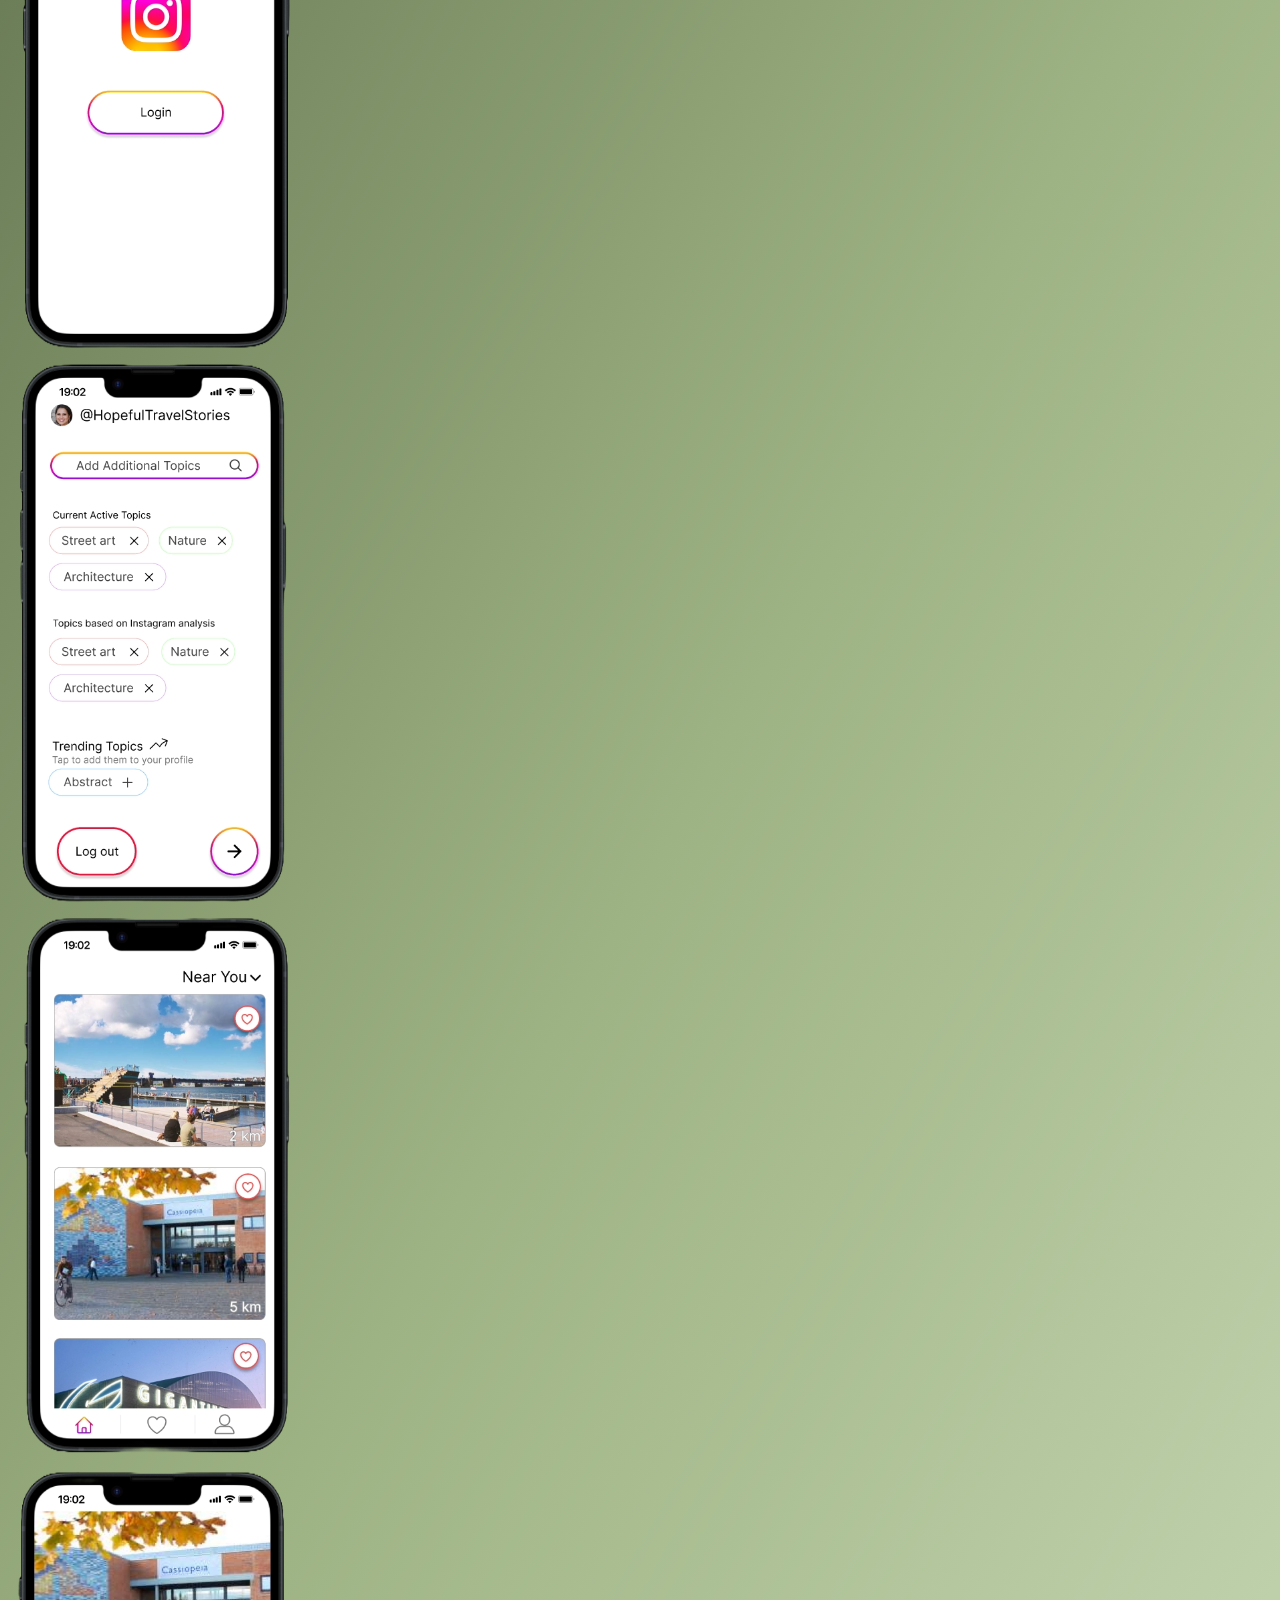
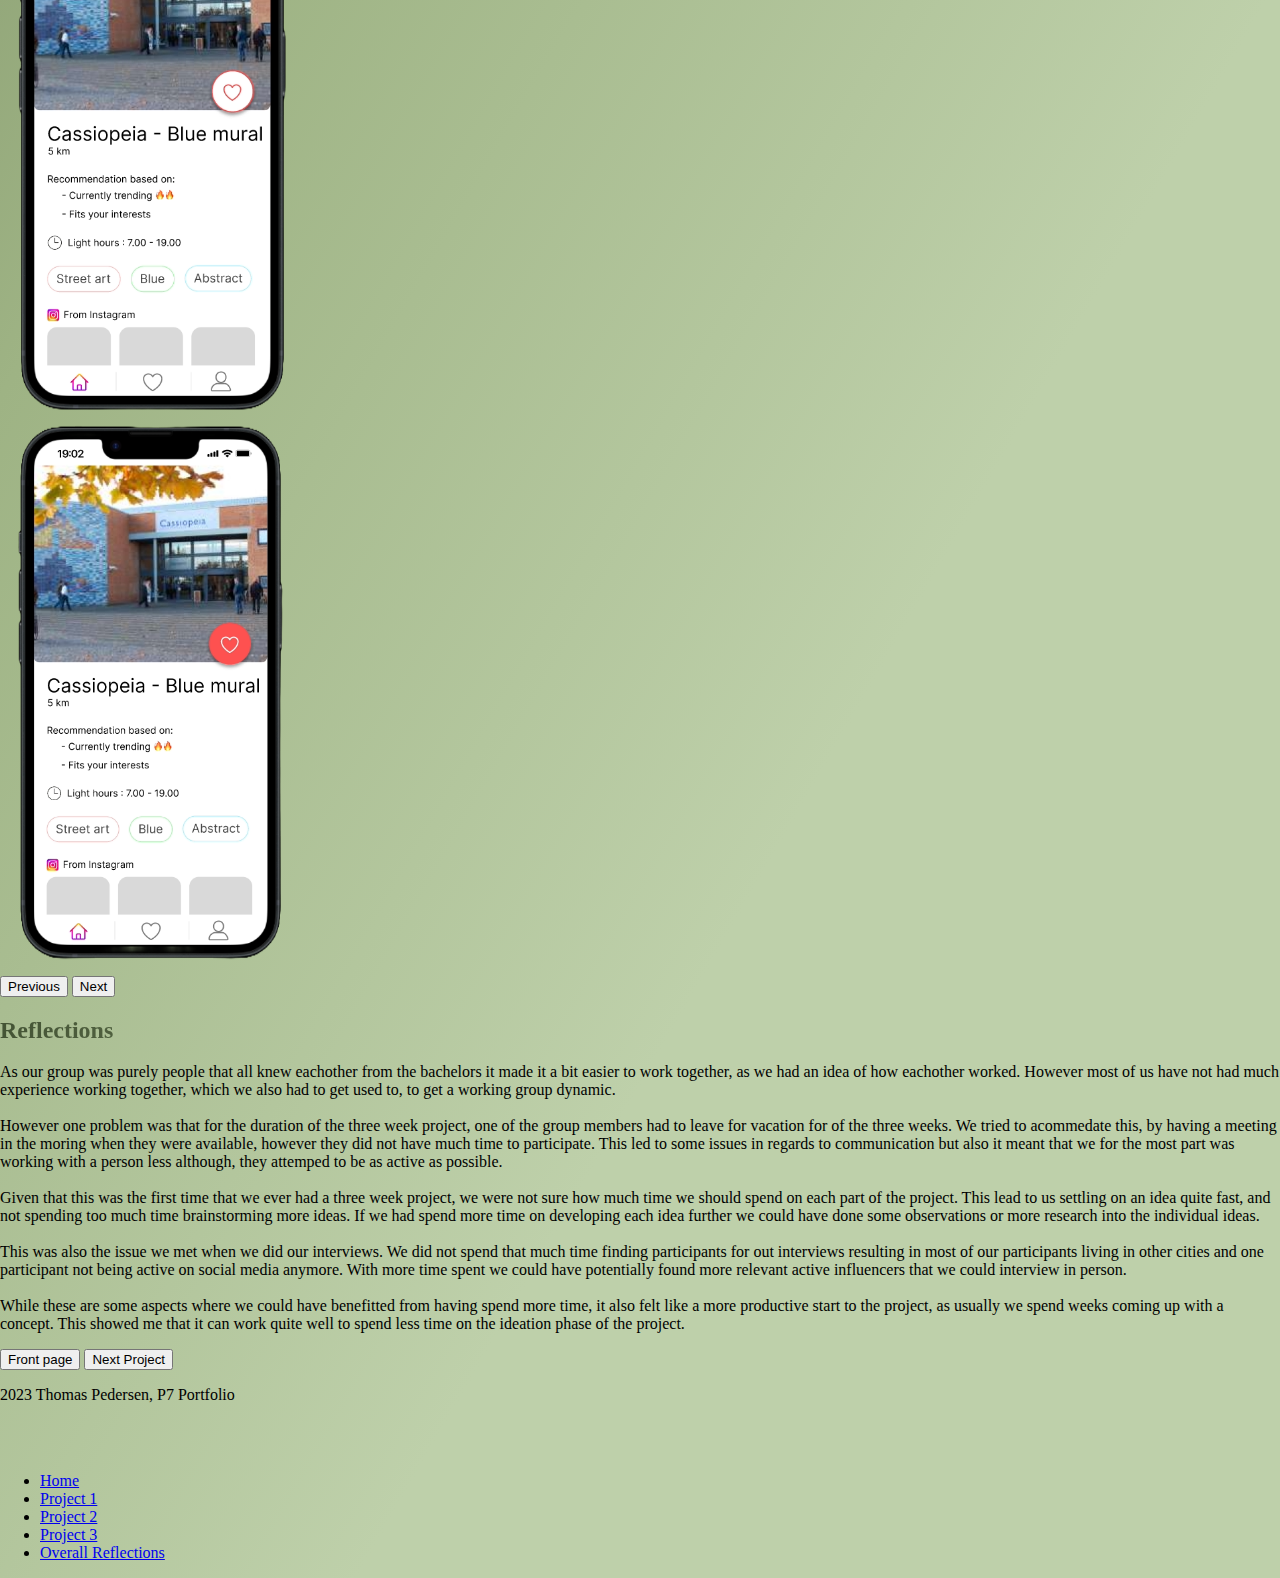
==== commit aa2a75db: "Updated everything" ====
--- a/project1.html
+++ b/project1.html
@@ -152,7 +152,7 @@
       <div class="container my-5">
         <div class="row p-4 pb-0 pe-lg-0 pt-lg-5 align-items-center border shadow-lg bg-body-tertiary" style="border-radius: 2rem;">
           <div class="col-lg-7 p-3 p-lg-5 pt-lg-3">
-            <h2 class="display-4 fw-bold lh-1 text-body-emphasis InstAssist">The Concept</h2>
+            <h2 class="display-4 fw-bold lh-1 text-body-emphasis InstAssist">InstAssist</h2>
             <p class="lead">
               The outcome of this projected ended up being an app called InstAssist.
               The app is a tool for people to use to get suggestions for good photo locations in the nearby radius.
@@ -229,20 +229,36 @@
           <div class="container pt-5">
             <h2 class="display-5 fw-bold text-body-emphasis lh-1 mb-3 transNavText gradient-background-dark">Reflections</h2>
             <p class="col-lg-8 mx-auto lead mb-0">
-            Given that this was the firt time that we ever had a three week project, we did not know what to expect in regards to how far 
+            As our group was purely people that all knew eachother from the bachelors it made it a bit easier to work together, as we had an idea of how eachother worked.
+            However most of us have not had much experience working together, which we also had to get used to, to get a working group dynamic.
+            <br> <br>
+            However one problem was that for the duration of the three week project, one of the group members had to leave for vacation for of the three weeks.
+            We tried to acommedate this, by having a meeting in the moring when they were available, however they did not have much time to participate.
+            This led to some issues in regards to communication but also it meant that we for the most part was working with a person less although, they attemped to be as active as possible.
+            <br> <br>
+            Given that this was the first time that we ever had a three week project, we were not sure how much time we should spend on each part of the project.
+            This lead to us settling on an idea quite fast, and not spending too much time brainstorming more ideas. If we had spend more time on developing each idea further
+            we could have done some observations or more research into the individual ideas.
+            <br> <br>
+            This was also the issue we met when we did our interviews. We did not spend that much time finding participants for out interviews resulting in most of our participants living in other cities
+             and one participant not being active on social media anymore. With more time spent we could have potentially found more relevant active influencers that we could interview in person.
+            <br> <br>
+            While these are some aspects where we could have benefitted from having spend more time, it also felt like a more productive start to the project, as usually we spend weeks coming up with a concept.
+            This showed me that it can work quite well to spend less time on the ideation phase of the project.
             </p>
 
             <!-- FIX -->
-            <div class="d-grid gap-2 d-md-flex justify-content-md-start">
-              <a href="./project2.html"><button type="button" class="btn btn-secondary-dark btn-lg px-4 me-md-2">Go to project</button></a>
-              <a href="./project2.html"><button type="button" class="btn btn-dark btn-lg px-4 me-md-2">Go to project</button></a>
+            
+            <div class="mt-5">
+              <a href="./index.html"><button type="button" class="btn btn-outline-dark btn-lg px-4 me-md-2">Front page</button></a>
+              <a href="./project2.html"><button type="button" class="btn btn-dark btn-lg px-4 me-md-2">Next Project</button></a>
             </div>
           </div>
         </div>
       </section>
 
     <!-- Footer -->
-    <section id="contact">
+    <section id="contact" class="bg-body-tertiary">
       <div class="container">
         <footer class="d-flex flex-wrap justify-content-between align-items-center py-3">
           <p class="col-md-4 mb-0 text-body-secondary">2023 Thomas Pedersen, P7 Portfolio</p>
@@ -255,10 +271,11 @@
           </a>
 
           <ul class="nav col-md-4 justify-content-end list-unstyled d-flex"  >
+            <li class="ms-3"><a class="text-body-secondary nav-link" href="./index.html">Home</a></li>
             <li class="ms-3"><a class="text-body-secondary nav-link" href="./project1.html">Project 1</a></li>
             <li class="ms-3"><a class="text-body-secondary nav-link" href="./project2.html">Project 2</a></li>
             <li class="ms-3"><a class="text-body-secondary nav-link" href="./project3.html">Project 3</a></li>
-            <li class="ms-3"><a class="text-body-secondary nav-link" href="#">Overall Reflections</a></li>
+            <li class="ms-3"><a class="text-body-secondary nav-link" href="./reflections.html">Overall Reflections</a></li>
           </ul>
         </footer>
       </div>
